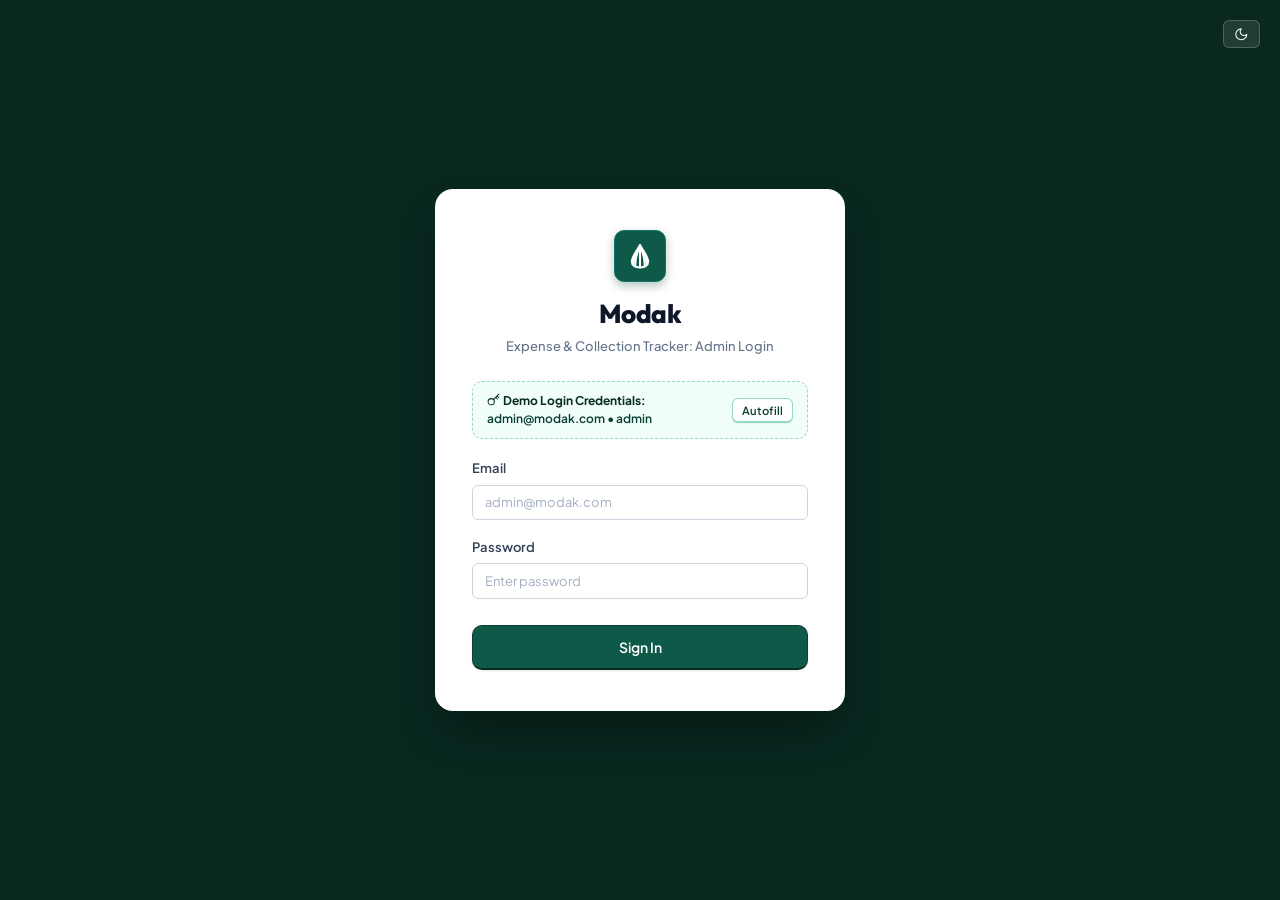
==== index.html @ f36a945d "fix(deploy): fix MIME type error by preserving static asset paths and dynamic subpath base" ====
<!DOCTYPE html>
<html lang="en">
<head>
    <meta charset="UTF-8">
    <meta name="viewport" content="width=device-width, initial-scale=1.0">
    <title>Modak: Expense & Collection Tracker</title>
    <meta name="description" content="Track donations, individual contributions, expenses, and daily event timetables with Modak.">
    <meta name="robots" content="noindex, nofollow">
    <script>
        // Auto-detect base path for root domains, GitHub Pages subpaths, or custom hosts
        (function() {
            if (window.location.protocol !== 'file:') {
                const routes = ['dashboard', 'buildings', 'individuals', 'expenses', 'timetable', 'public', 'login'];
                const parts = window.location.pathname.split('/').filter(Boolean);
                const idx = parts.findIndex(p => routes.includes(p.toLowerCase()) || p.toLowerCase() === 'index.html');
                let baseHref = '/';
                if (idx > 0) {
                    baseHref = '/' + parts.slice(0, idx).join('/') + '/';
                } else if (parts.length === 1 && !routes.includes(parts[0].toLowerCase()) && parts[0].toLowerCase() !== 'index.html') {
                    baseHref = '/' + parts[0] + '/';
                }
                const base = document.createElement('base');
                base.href = baseHref;
                document.head.appendChild(base);
            }
            // FOUC Prevention: apply saved theme immediately
            try {
                const saved = localStorage.getItem('modak_theme');
                const isDark = saved ? saved === 'dark' : (window.matchMedia && window.matchMedia('(prefers-color-scheme: dark)').matches);
                document.documentElement.setAttribute('data-theme', isDark ? 'dark' : 'light');
            } catch (e) {}
        })();
    </script>
    <link rel="icon" type="image/svg+xml" href="favicon.svg">
    <link rel="stylesheet" href="css/styles.css">
</head>
<body>

    <!-- LOGIN SCREEN -->
    <div id="login-screen" class="login-screen">
        <button type="button" class="btn-theme-toggle login-theme-toggle" id="btn-theme-toggle-login" title="Toggle theme" aria-label="Toggle theme"></button>
        <div class="login-card">
            <div class="login-logo">
                <div class="logo-icon" title="Click for a Modak blessing!"><span class="ui-icon ui-icon-brand" aria-hidden="true"><svg viewBox="0 0 24 24" fill="none" stroke="currentColor" stroke-width="1.8" stroke-linecap="round" stroke-linejoin="round"><path d="M12 2.5 C12 2.5 10.5 5.2 8.8 8 C6.8 11.2 5 14.2 5 17 C5 20 8 21.8 12 21.8 C16 21.8 19 20 19 17 C19 14.2 17.2 11.2 15.2 8 C13.5 5.2 12 2.5 12 2.5 Z"/><path d="M12 3.5 V21.8"/><path d="M12 4.2 C10 8 7.5 12.5 8 21.2"/><path d="M12 4.2 C14 8 16.5 12.5 16 21.2"/><path d="M9.8 7.5 C7.8 11 6 14.8 6.5 19.2"/><path d="M14.2 7.5 C16.2 11 18 14.8 17.5 19.2"/></svg></span></div>
                <h1>Modak</h1>
                <p>Expense & Collection Tracker: Admin Login</p>
            </div>
            <div class="demo-creds-banner" style="background: var(--primary-50); border: 1.5px dashed var(--primary-300); border-radius: var(--radius-md); padding: 0.65rem 0.875rem; margin-bottom: 1.25rem; font-size: 0.75rem; color: var(--primary-900); display: flex; justify-content: space-between; align-items: center;">
                <div>
                    <div><span class="ui-icon" aria-hidden="true"><svg viewBox="0 0 24 24" fill="none" stroke="currentColor" stroke-width="1.8" stroke-linecap="round" stroke-linejoin="round"><circle cx="7.5" cy="15.5" r="5.5"/><path d="m21 2-9.6 9.6M15.5 7.5l3 3M18 5l3 3"/></svg></span> <strong>Demo Login Credentials:</strong></div>
                    <span style="font-size: 0.75rem; color: var(--primary-800); font-weight: 600;">admin@modak.com &bull; admin</span>
                </div>
                <button type="button" id="btn-autofill-demo" class="btn btn-secondary btn-sm" style="padding: 0.25rem 0.6rem; font-size: 0.7rem; background: white; border-color: var(--primary-300); color: var(--primary-800);">Autofill</button>
            </div>
            <form id="login-form" class="login-form">
                <div id="login-error" class="login-error"></div>
                <div class="form-group">
                    <label for="login-email">Email</label>
                    <input type="email" id="login-email" placeholder="admin@modak.com" required autocomplete="email">
                </div>
                <div class="form-group">
                    <label for="login-password">Password</label>
                    <input type="password" id="login-password" placeholder="Enter password" required autocomplete="current-password">
                </div>
                <button type="submit" id="login-btn" class="btn-login">Sign In</button>
            </form>
        </div>
    </div>

    <!-- PUBLIC PORTAL SCREEN (Strict Read-Only for Residents) -->
    <div id="public-portal-screen" class="public-portal-screen hidden">
        <!-- Dynamically rendered by js/public-portal.js -->
    </div>

    <!-- MAIN APP LAYOUT -->
    <div id="app-layout" class="app-layout hidden">
        <div id="sidebar-overlay" class="sidebar-overlay"></div>

        <!-- Sidebar -->
        <aside id="sidebar" class="sidebar">
            <div class="sidebar-header">
                <div class="logo-icon" title="Click for a Modak blessing!"><span class="ui-icon ui-icon-brand" aria-hidden="true"><svg viewBox="0 0 24 24" fill="none" stroke="currentColor" stroke-width="1.8" stroke-linecap="round" stroke-linejoin="round"><path d="M12 2.5 C12 2.5 10.5 5.2 8.8 8 C6.8 11.2 5 14.2 5 17 C5 20 8 21.8 12 21.8 C16 21.8 19 20 19 17 C19 14.2 17.2 11.2 15.2 8 C13.5 5.2 12 2.5 12 2.5 Z"/><path d="M12 3.5 V21.8"/><path d="M12 4.2 C10 8 7.5 12.5 8 21.2"/><path d="M12 4.2 C14 8 16.5 12.5 16 21.2"/><path d="M9.8 7.5 C7.8 11 6 14.8 6.5 19.2"/><path d="M14.2 7.5 C16.2 11 18 14.8 17.5 19.2"/></svg></span></div>
                <div class="logo-text">
                    Modak
                    <span>Expense Tracker</span>
                </div>
            </div>

            <nav class="sidebar-nav">
                <div class="nav-section-label">Main</div>
                <a class="nav-item active" href="/dashboard" title="Dashboard">
                    <span class="nav-icon"><span class="ui-icon" aria-hidden="true"><svg viewBox="0 0 24 24" fill="none" stroke="currentColor" stroke-width="1.8" stroke-linecap="round" stroke-linejoin="round"><rect width="18" height="18" x="3" y="3" rx="2.5"/><path d="M8 17v-4M12 17v-7M16 17v-3"/></svg></span></span>
                    <span class="nav-text">Dashboard</span>
                </a>

                <a class="nav-item" href="/buildings" title="Buildings">
                    <span class="nav-icon"><span class="ui-icon" aria-hidden="true"><svg viewBox="0 0 24 24" fill="none" stroke="currentColor" stroke-width="1.8" stroke-linecap="round" stroke-linejoin="round"><path d="M4 21V5a2 2 0 0 1 2-2h12a2 2 0 0 1 2 2v16M4 21h16M9 7h1M14 7h1M9 11h1M14 11h1M9 15h1M14 15h1M11 21v-3h2v3"/></svg></span></span>
                    <span class="nav-text">Buildings</span>
                    <span class="nav-badge">9</span>
                </a>

                <div class="nav-section-label">Modules</div>
                <a class="nav-item" href="/individuals" title="Individuals">
                    <span class="nav-icon"><span class="ui-icon" aria-hidden="true"><svg viewBox="0 0 24 24" fill="none" stroke="currentColor" stroke-width="1.8" stroke-linecap="round" stroke-linejoin="round"><path d="M19 21v-2a4 4 0 0 0-4-4H9a4 4 0 0 0-4 4v2"/><circle cx="12" cy="7" r="4"/></svg></span></span>
                    <span class="nav-text">Individuals</span>
                </a>
                <a class="nav-item" href="/expenses" title="Expenses">
                    <span class="nav-icon"><span class="ui-icon" aria-hidden="true"><svg viewBox="0 0 24 24" fill="none" stroke="currentColor" stroke-width="1.8" stroke-linecap="round" stroke-linejoin="round"><path d="M4 2v20l2-1 2 1 2-1 2 1 2-1 2 1 2-1 2 1V2l-2 1-2-1-2 1-2-1-2 1-2-1-2 1Z"/><path d="M8 7h8M8 11h8M8 15h5"/></svg></span></span>
                    <span class="nav-text">Expenses</span>
                </a>
                <a class="nav-item" href="/timetable" title="Daily Timetable">
                    <span class="nav-icon"><span class="ui-icon" aria-hidden="true"><svg viewBox="0 0 24 24" fill="none" stroke="currentColor" stroke-width="1.8" stroke-linecap="round" stroke-linejoin="round"><rect width="18" height="18" x="3" y="4" rx="2"/><path d="M16 2v4M8 2v4M3 10h18M8 14h.01M12 14h.01M16 14h.01M8 17.5h.01M12 17.5h.01M16 17.5h.01"/></svg></span></span>
                    <span class="nav-text">Daily Timetable</span>
                </a>
            </nav>

            <div class="sidebar-footer">
                <button class="nav-item btn-logout" id="btn-logout" title="Sign Out">
                    <span class="nav-icon"><span class="ui-icon" aria-hidden="true"><svg viewBox="0 0 24 24" fill="none" stroke="currentColor" stroke-width="1.8" stroke-linecap="round" stroke-linejoin="round"><path d="M9 21H5a2 2 0 0 1-2-2V5a2 2 0 0 1 2-2h4M16 17l5-5-5-5M21 12H9"/></svg></span></span>
                    <span class="nav-text">Sign Out</span>
                </button>
            </div>
        </aside>

        <!-- Top Bar -->
        <header class="topbar">
            <div class="topbar-left">
                <button id="mobile-menu-btn" class="mobile-menu-btn" aria-label="Toggle menu"><span class="ui-icon" aria-hidden="true"><svg viewBox="0 0 24 24" fill="none" stroke="currentColor" stroke-width="2" stroke-linecap="round"><path d="M4 6h16M4 12h16M4 18h16"/></svg></span></button>
                <div class="year-selector">
                    <label for="year-select">Year</label>
                    <select id="year-select">
                        <option value="2026" selected>2026</option>
                    </select>
                    <button class="add-year-btn" id="add-year-btn" title="Add a new year">+ Year</button>
                </div>
            </div>

            <div class="topbar-center">
                <div class="search-wrapper">
                    <span class="search-icon"><span class="ui-icon" aria-hidden="true"><svg viewBox="0 0 24 24" fill="none" stroke="currentColor" stroke-width="1.8" stroke-linecap="round" stroke-linejoin="round"><circle cx="11" cy="11" r="7"/><path d="m21 21-4.35-4.35"/></svg></span></span>
                    <input type="text" id="global-search" class="search-input" placeholder="Search owners, buildings..." aria-label="Search owners and buildings">
                    <div id="search-results" class="search-results"></div>
                </div>
            </div>

            <div class="topbar-right">
                <button class="btn btn-secondary btn-sm" id="btn-theme-toggle-topbar" title="Toggle theme" aria-label="Toggle theme"></button>
                <button class="btn btn-secondary btn-sm" id="btn-qr-flyer" title="Generate printable society QR flyer"><span class="ui-icon" aria-hidden="true"><svg viewBox="0 0 24 24" fill="none" stroke="currentColor" stroke-width="1.8" stroke-linecap="round" stroke-linejoin="round"><rect width="6" height="6" x="3" y="3" rx="1"/><rect width="6" height="6" x="15" y="3" rx="1"/><rect width="6" height="6" x="3" y="15" rx="1"/><path d="M15 15h2v2h-2zM19 19h2v2h-2zM15 19h2v2h-2zM19 15h2v2h-2z"/></svg></span> QR Flyer</button>
                <button class="btn btn-secondary btn-sm" id="btn-import"><span class="ui-icon" aria-hidden="true"><svg viewBox="0 0 24 24" fill="none" stroke="currentColor" stroke-width="1.8" stroke-linecap="round" stroke-linejoin="round"><path d="M21 15v4a2 2 0 0 1-2 2H5a2 2 0 0 1-2-2v-4M7 10l5 5 5-5M12 15V3"/></svg></span> Import</button>
                <button class="btn btn-secondary btn-sm" id="btn-export"><span class="ui-icon" aria-hidden="true"><svg viewBox="0 0 24 24" fill="none" stroke="currentColor" stroke-width="1.8" stroke-linecap="round" stroke-linejoin="round"><path d="M21 15v4a2 2 0 0 1-2 2H5a2 2 0 0 1-2-2v-4M17 8l-5-5-5 5M12 3v12"/></svg></span> Export</button>
            </div>
        </header>

        <!-- Main Content -->
        <main id="main-content" class="main-content">
            <div class="loading-spinner"><div class="spinner-ring"></div></div>
        </main>
    </div>

    <!-- EDIT FLAT MODAL -->
    <div id="edit-modal-overlay" class="modal-overlay">
        <div class="modal">
            <div class="modal-header">
                <h2 id="edit-modal-title">Edit Flat</h2>
                <button class="modal-close" id="edit-modal-close" aria-label="Close modal"><span class="ui-icon" aria-hidden="true"><svg viewBox="0 0 24 24" fill="none" stroke="currentColor" stroke-width="2" stroke-linecap="round" stroke-linejoin="round"><path d="M18 6 6 18M6 6l12 12"/></svg></span></button>
            </div>
            <div class="modal-body">
                <div class="form-group">
                    <label for="edit-owner-name">Owner Name</label>
                    <input type="text" id="edit-owner-name" placeholder="Enter owner's name">
                </div>
                <div class="form-group">
                    <label>Donation Given</label>
                    <div class="radio-group">
                        <label class="radio-label"><input type="radio" name="edit-donated" id="edit-donated-yes" value="yes"> Yes</label>
                        <label class="radio-label"><input type="radio" name="edit-donated" id="edit-donated-no" value="no" checked> No</label>
                    </div>
                </div>
                <div class="form-group">
                    <label for="edit-amount">Amount (₹)</label>
                    <input type="number" id="edit-amount" placeholder="0" min="0" disabled>
                </div>
                <div class="form-group">
                    <label for="edit-transaction-type">Type of Transaction</label>
                    <select id="edit-transaction-type" disabled>
                        <option value="">Select type</option>
                        <option value="Cash">Cash</option>
                        <option value="UPI">UPI</option>
                        <option value="Bank Transfer">Bank Transfer</option>
                        <option value="Cheque">Cheque</option>
                        <option value="Other">Other</option>
                    </select>
                </div>
                <div class="form-group">
                    <label for="edit-date-given">Date</label>
                    <input type="date" id="edit-date-given" disabled>
                </div>
            </div>
            <div class="modal-footer">
                <button class="btn btn-secondary" id="edit-cancel-btn">Cancel</button>
                <button class="btn btn-primary" id="edit-save-btn">Save Changes</button>
            </div>
        </div>
    </div>

    <!-- INDIVIDUAL MODAL -->
    <div id="individual-modal-overlay" class="modal-overlay">
        <div class="modal">
            <div class="modal-header">
                <h2 id="ind-modal-title">Add Individual Donor</h2>
                <button class="modal-close" id="ind-modal-close" aria-label="Close modal"><span class="ui-icon" aria-hidden="true"><svg viewBox="0 0 24 24" fill="none" stroke="currentColor" stroke-width="2" stroke-linecap="round" stroke-linejoin="round"><path d="M18 6 6 18M6 6l12 12"/></svg></span></button>
            </div>
            <div class="modal-body">
                <div class="form-group">
                    <label for="ind-name">Donor Name</label>
                    <input type="text" id="ind-name" placeholder="e.g. Ramesh Shah">
                </div>
                <div class="form-group">
                    <label for="ind-amount">Amount (₹)</label>
                    <input type="number" id="ind-amount" placeholder="0" min="0">
                </div>
                <div class="form-group">
                    <label for="ind-transaction-type">Payment Type</label>
                    <select id="ind-transaction-type">
                        <option value="Cash">Cash</option>
                        <option value="UPI">UPI</option>
                        <option value="Bank Transfer">Bank Transfer</option>
                        <option value="Cheque">Cheque</option>
                        <option value="Other">Other</option>
                    </select>
                </div>
                <div class="form-group">
                    <label for="ind-date-given">Date Given</label>
                    <input type="date" id="ind-date-given">
                </div>
                <div class="form-group">
                    <label for="ind-notes">Notes / Purpose</label>
                    <input type="text" id="ind-notes" placeholder="Optional notes">
                </div>
            </div>
            <div class="modal-footer">
                <button class="btn btn-secondary" id="ind-cancel-btn">Cancel</button>
                <button class="btn btn-primary" id="ind-save-btn">Save</button>
            </div>
        </div>
    </div>

    <!-- EXPENSE MODAL -->
    <div id="expense-modal-overlay" class="modal-overlay">
        <div class="modal">
            <div class="modal-header">
                <h2 id="exp-modal-title">Log New Expense</h2>
                <button class="modal-close" id="exp-modal-close" aria-label="Close modal"><span class="ui-icon" aria-hidden="true"><svg viewBox="0 0 24 24" fill="none" stroke="currentColor" stroke-width="2" stroke-linecap="round" stroke-linejoin="round"><path d="M18 6 6 18M6 6l12 12"/></svg></span></button>
            </div>
            <div class="modal-body">
                <div class="form-group">
                    <label for="exp-given-to">Money Given To (Recipient)</label>
                    <input type="text" id="exp-given-to" placeholder="e.g. Electrician / Vendor Name">
                </div>
                <div class="form-group">
                    <label for="exp-spent-on">Spent On (Purpose / Category)</label>
                    <input type="text" id="exp-spent-on" placeholder="e.g. Lighting, Sound System, Catering">
                </div>
                <div class="form-group">
                    <label for="exp-amount">Amount Spent (₹)</label>
                    <input type="number" id="exp-amount" placeholder="0" min="0">
                </div>
                <div class="form-group">
                    <label for="exp-transaction-type">Payment Mode</label>
                    <select id="exp-transaction-type">
                        <option value="Cash">Cash</option>
                        <option value="UPI">UPI</option>
                        <option value="Bank Transfer">Bank Transfer</option>
                        <option value="Cheque">Cheque</option>
                        <option value="Other">Other</option>
                    </select>
                </div>
                <div class="form-group">
                    <label for="exp-date-spent">Date Spent</label>
                    <input type="date" id="exp-date-spent">
                </div>
            </div>
            <div class="modal-footer">
                <button class="btn btn-secondary" id="exp-cancel-btn">Cancel</button>
                <button class="btn btn-primary" id="exp-save-btn">Save Expense</button>
            </div>
        </div>
    </div>

    <!-- TIMETABLE MODAL -->
    <div id="timetable-modal-overlay" class="modal-overlay">
        <div class="modal">
            <div class="modal-header">
                <h2>Upload Daily Timetable</h2>
                <button class="modal-close" id="tt-modal-close" aria-label="Close modal"><span class="ui-icon" aria-hidden="true"><svg viewBox="0 0 24 24" fill="none" stroke="currentColor" stroke-width="2" stroke-linecap="round" stroke-linejoin="round"><path d="M18 6 6 18M6 6l12 12"/></svg></span></button>
            </div>
            <div class="modal-body">
                <div class="form-group">
                    <label for="tt-title">Event Title</label>
                    <input type="text" id="tt-title" placeholder="e.g. Day 1 Event Schedule">
                </div>
                <div class="form-group">
                    <label for="tt-date">Event Date</label>
                    <input type="date" id="tt-date">
                </div>
                <div class="form-group">
                    <label for="tt-file-input">Select Image (PNG/JPEG)</label>
                    <input type="file" id="tt-file-input" accept="image/png, image/jpeg">
                </div>
                <div id="tt-preview" style="display: none; margin-top: 1rem; text-align: center;">
                    <img id="tt-preview-img" style="max-width: 100%; max-height: 200px; border-radius: var(--radius-md); border: 1px solid var(--slate-200);">
                </div>
            </div>
            <div class="modal-footer">
                <button class="btn btn-secondary" id="tt-cancel-btn">Cancel</button>
                <button class="btn btn-primary" id="tt-save-btn">Upload</button>
            </div>
        </div>
    </div>

    <!-- FULL IMAGE PREVIEW MODAL -->
    <div id="image-modal-overlay" class="modal-overlay">
        <div class="modal" style="max-width: 800px; background: transparent; box-shadow: none;">
            <div style="position: relative; text-align: center;">
                <button class="modal-close" id="img-modal-close" aria-label="Close image preview"><span class="ui-icon" aria-hidden="true"><svg viewBox="0 0 24 24" fill="none" stroke="currentColor" stroke-width="2" stroke-linecap="round" stroke-linejoin="round"><path d="M18 6 6 18M6 6l12 12"/></svg></span></button>
                <img id="img-modal-src" style="max-width: 100%; max-height: 85vh; border-radius: var(--radius-lg); box-shadow: var(--shadow-xl); border: 2px solid white; object-fit: contain;">
                <div id="img-modal-title" style="color: white; margin-top: 0.75rem; font-weight: 600; font-size: 1.1rem; text-shadow: 0 2px 4px rgba(0,0,0,0.8);"></div>
            </div>
        </div>
    </div>

    <!-- CONFIRMATION MODAL -->
    <div id="confirm-modal-overlay" class="modal-overlay">
        <div class="modal" style="max-width: 420px; border-radius: var(--radius-xl);">
            <div class="modal-header" style="border-bottom: 1px solid var(--slate-100); padding-bottom: 1rem;">
                <h2 style="display: flex; align-items: center; gap: 0.5rem; color: var(--error);" id="confirm-modal-title">
                    <span style="background: var(--error-light); padding: 0.375rem; border-radius: var(--radius-md);"><span class="ui-icon" aria-hidden="true"><svg viewBox="0 0 24 24" fill="none" stroke="currentColor" stroke-width="1.8" stroke-linecap="round" stroke-linejoin="round"><path d="m21.73 18-8-14a2 2 0 0 0-3.48 0l-8 14A2 2 0 0 0 4 21h16a2 2 0 0 0 1.73-3Z"/><path d="M12 9v4M12 17h.01"/></svg></span></span>
                    Confirm Action
                </h2>
                <button class="modal-close" id="confirm-modal-close" aria-label="Close modal"><span class="ui-icon" aria-hidden="true"><svg viewBox="0 0 24 24" fill="none" stroke="currentColor" stroke-width="2" stroke-linecap="round" stroke-linejoin="round"><path d="M18 6 6 18M6 6l12 12"/></svg></span></button>
            </div>
            <div class="modal-body" style="padding-top: 1.25rem;">
                <p id="confirm-modal-message" style="font-size: 0.9375rem; color: var(--slate-700); line-height: 1.5;"></p>
            </div>
            <div class="modal-footer" style="background: var(--slate-50); border-top: 1px solid var(--slate-100); border-radius: 0 0 var(--radius-xl) var(--radius-xl);">
                <button class="btn btn-secondary" id="confirm-cancel-btn">Cancel</button>
                <button class="btn btn-danger" id="confirm-ok-btn">Confirm</button>
            </div>
        </div>
    </div>

    <!-- ADD YEAR MODAL -->
    <div id="year-modal-overlay" class="modal-overlay">
        <div class="modal" style="max-width: 420px; border-radius: var(--radius-xl);">
            <div class="modal-header" style="border-bottom: 1px solid var(--slate-100); padding-bottom: 1rem;">
                <h2 style="display: flex; align-items: center; gap: 0.5rem; color: var(--primary-800);">
                    <span style="background: var(--primary-50); padding: 0.375rem; border-radius: var(--radius-md);"><span class="ui-icon" aria-hidden="true"><svg viewBox="0 0 24 24" fill="none" stroke="currentColor" stroke-width="1.8" stroke-linecap="round" stroke-linejoin="round"><rect width="18" height="18" x="3" y="4" rx="2"/><path d="M16 2v4M8 2v4M3 10h18M8 14h.01M12 14h.01M16 14h.01M8 17.5h.01M12 17.5h.01M16 17.5h.01"/></svg></span></span>
                    Add New Year
                </h2>
                <button class="modal-close" id="year-modal-close" aria-label="Close modal"><span class="ui-icon" aria-hidden="true"><svg viewBox="0 0 24 24" fill="none" stroke="currentColor" stroke-width="2" stroke-linecap="round" stroke-linejoin="round"><path d="M18 6 6 18M6 6l12 12"/></svg></span></button>
            </div>
            <div class="modal-body" style="padding-top: 1.25rem;">
                <div class="form-group">
                    <label for="year-input" style="font-weight: 600; color: var(--slate-700);">Enter Year</label>
                    <input type="number" id="year-input" placeholder="e.g. 2027" min="2020" max="2100" style="padding: 0.75rem; font-size: 1rem; border-color: var(--slate-300);">
                    <small class="text-muted" style="display: block; margin-top: 0.375rem;">Create an independent tracking dataset for this year.</small>
                </div>
            </div>
            <div class="modal-footer" style="background: var(--slate-50); border-top: 1px solid var(--slate-100); border-radius: 0 0 var(--radius-xl) var(--radius-xl);">
                <button class="btn btn-secondary" id="year-cancel-btn">Cancel</button>
                <button class="btn btn-primary" id="year-save-btn" style="background: linear-gradient(135deg, var(--primary-600), var(--primary-700));">+ Add Year</button>
            </div>
        </div>
    </div>

    <!-- IMPORT MODAL -->
    <div id="import-modal-overlay" class="modal-overlay">
        <div class="modal" style="max-width: 620px; border-radius: var(--radius-xl);">
            <div class="modal-header" style="border-bottom: 1px solid var(--slate-100); padding-bottom: 1rem;">
                <h2 style="display: flex; align-items: center; gap: 0.5rem; color: var(--primary-800);">
                    <span style="background: var(--primary-50); padding: 0.375rem; border-radius: var(--radius-md);"><span class="ui-icon" aria-hidden="true"><svg viewBox="0 0 24 24" fill="none" stroke="currentColor" stroke-width="1.8" stroke-linecap="round" stroke-linejoin="round"><path d="M21 15v4a2 2 0 0 1-2 2H5a2 2 0 0 1-2-2v-4M7 10l5 5 5-5M12 15V3"/></svg></span></span>
                    Import Collection Data
                </h2>
                <button class="modal-close" id="import-modal-close" aria-label="Close modal"><span class="ui-icon" aria-hidden="true"><svg viewBox="0 0 24 24" fill="none" stroke="currentColor" stroke-width="2" stroke-linecap="round" stroke-linejoin="round"><path d="M18 6 6 18M6 6l12 12"/></svg></span></button>
            </div>
            <div class="modal-body" style="padding-top: 1.25rem;">
                <!-- Clean Cohesive Tabs -->
                <div class="import-tabs" style="border-bottom: 2px solid var(--slate-100); margin-bottom: 1.25rem;">
                    <button class="import-tab active" data-tab="import-tab-sheets">Google Sheets</button>
                    <button class="import-tab" data-tab="import-tab-excel">Excel File Upload</button>
                </div>

                <!-- Google Sheets Tab -->
                <div id="import-tab-sheets" class="import-tab-content active">
                    <div class="form-group">
                        <label for="import-sheets-url" style="font-weight: 600; color: var(--slate-700);">Google Sheet Shareable Link</label>
                        <input type="url" id="import-sheets-url" placeholder="https://docs.google.com/spreadsheets/d/your-sheet-id/edit..." style="padding: 0.75rem; font-size: 0.875rem;">
                        <small class="text-muted" style="display: block; margin-top: 0.375rem;">
                            Ensure access is set to <strong>"Anyone with the link can view"</strong>
                        </small>
                    </div>
                    <button class="btn btn-primary" id="import-sheets-btn" style="width: 100%; justify-content: center; padding: 0.75rem; font-size: 0.9375rem; background: linear-gradient(135deg, var(--primary-600), var(--primary-700)); margin-top: 0.5rem;">
                        Import from Google Sheets
                    </button>
                </div>

                <!-- Excel Tab -->
                <div id="import-tab-excel" class="import-tab-content">
                    <div id="import-file-dropzone" class="file-dropzone" style="border: 2px dashed var(--primary-300); background: var(--primary-50); padding: 2rem;">
                        <div class="dropzone-icon" style="font-size: 2.25rem; color: var(--primary-600);"><span class="ui-icon ui-icon-xl" aria-hidden="true"><svg viewBox="0 0 24 24" fill="none" stroke="currentColor" stroke-width="1.8" stroke-linecap="round" stroke-linejoin="round"><path d="M21 15v4a2 2 0 0 1-2 2H5a2 2 0 0 1-2-2v-4M17 8l-5-5-5 5M12 3v12"/></svg></span></div>
                        <div class="dropzone-text" style="color: var(--primary-900); font-weight: 600;">Click to upload or drag & drop</div>
                        <div class="dropzone-hint" style="color: var(--primary-700);">Supports .xlsx, .xls, and .csv files</div>
                    </div>
                    <input type="file" id="import-file-input" accept=".xlsx,.xls,.csv" style="display: none;">
                </div>

                <!-- Expected Format & Downloadable Template Section -->
                <div style="margin-top: 1.5rem; background: var(--slate-50); border: 1px solid var(--slate-200); border-radius: var(--radius-lg); padding: 1rem;">
                    <div style="display: flex; align-items: center; justify-content: space-between; margin-bottom: 0.75rem;">
                        <h4 style="font-size: 0.875rem; font-weight: 700; color: var(--slate-800); display: flex; align-items: center; gap: 0.375rem;">
                            Expected Sheet Format & Template
                        </h4>
                        <button id="btn-download-template" class="btn btn-secondary btn-sm" style="font-size: 0.75rem; background: white; border-color: var(--primary-300); color: var(--primary-700);">
                            Download Sample Template (.xlsx)
                        </button>
                    </div>
                    <div style="overflow-x: auto;">
                        <table style="width: 100%; border-collapse: collapse; font-size: 0.75rem; background: white; border: 1px solid var(--slate-200); border-radius: var(--radius-sm);">
                            <thead style="background: var(--primary-50); color: var(--primary-800);">
                                <tr>
                                    <th style="padding: 0.4rem 0.6rem; text-align: left; border: 1px solid var(--slate-200);">Building</th>
                                    <th style="padding: 0.4rem 0.6rem; text-align: left; border: 1px solid var(--slate-200);">Flat</th>
                                    <th style="padding: 0.4rem 0.6rem; text-align: left; border: 1px solid var(--slate-200);">Owner Name</th>
                                    <th style="padding: 0.4rem 0.6rem; text-align: left; border: 1px solid var(--slate-200);">Donated</th>
                                    <th style="padding: 0.4rem 0.6rem; text-align: left; border: 1px solid var(--slate-200);">Amount</th>
                                    <th style="padding: 0.4rem 0.6rem; text-align: left; border: 1px solid var(--slate-200);">Transaction Type</th>
                                    <th style="padding: 0.4rem 0.6rem; text-align: left; border: 1px solid var(--slate-200);">Date Given</th>
                                </tr>
                            </thead>
                            <tbody>
                                <tr>
                                    <td style="padding: 0.4rem 0.6rem; border: 1px solid var(--slate-200);">Mayflower</td>
                                    <td style="padding: 0.4rem 0.6rem; border: 1px solid var(--slate-200);">Flat 01</td>
                                    <td style="padding: 0.4rem 0.6rem; border: 1px solid var(--slate-200);">Rajesh Kumar</td>
                                    <td style="padding: 0.4rem 0.6rem; border: 1px solid var(--slate-200);">Yes</td>
                                    <td style="padding: 0.4rem 0.6rem; border: 1px solid var(--slate-200);">5000</td>
                                    <td style="padding: 0.4rem 0.6rem; border: 1px solid var(--slate-200);">UPI</td>
                                    <td style="padding: 0.4rem 0.6rem; border: 1px solid var(--slate-200);">2026-03-15</td>
                                </tr>
                                <tr>
                                    <td style="padding: 0.4rem 0.6rem; border: 1px solid var(--slate-200);">Pink Rose</td>
                                    <td style="padding: 0.4rem 0.6rem; border: 1px solid var(--slate-200);">Flat 02</td>
                                    <td style="padding: 0.4rem 0.6rem; border: 1px solid var(--slate-200);">Priya Sharma</td>
                                    <td style="padding: 0.4rem 0.6rem; border: 1px solid var(--slate-200);">No</td>
                                    <td style="padding: 0.4rem 0.6rem; border: 1px solid var(--slate-200);">0</td>
                                    <td style="padding: 0.4rem 0.6rem; border: 1px solid var(--slate-200);">-</td>
                                    <td style="padding: 0.4rem 0.6rem; border: 1px solid var(--slate-200);">-</td>
                                </tr>
                            </tbody>
                        </table>
                    </div>
                </div>

                <!-- Import Result Toast/Message Container -->
                <div id="import-result" class="import-result"></div>
            </div>
        </div>
    </div>

    <!-- QR FLYER MODAL -->
    <div id="qr-flyer-modal-overlay" class="modal-overlay">
        <div class="modal qr-modal">
            <div class="modal-header">
                <h2><span class="ui-icon" aria-hidden="true"><svg viewBox="0 0 24 24" fill="none" stroke="currentColor" stroke-width="1.8" stroke-linecap="round" stroke-linejoin="round"><rect width="6" height="6" x="3" y="3" rx="1"/><rect width="6" height="6" x="15" y="3" rx="1"/><rect width="6" height="6" x="3" y="15" rx="1"/><path d="M15 15h2v2h-2zM19 19h2v2h-2zM15 19h2v2h-2zM19 15h2v2h-2z"/></svg></span> Society QR Flyer</h2>
                <button class="modal-close" id="qr-flyer-modal-close" aria-label="Close modal"><span class="ui-icon" aria-hidden="true"><svg viewBox="0 0 24 24" fill="none" stroke="currentColor" stroke-width="2" stroke-linecap="round" stroke-linejoin="round"><path d="M18 6 6 18M6 6l12 12"/></svg></span></button>
            </div>
            <div class="modal-body">
                <div id="qr-flyer-printable" class="qr-flyer-card">
                    <div class="qr-flyer-badge"><span class="ui-icon" aria-hidden="true"><svg viewBox="0 0 24 24" fill="none" stroke="currentColor" stroke-width="1.8" stroke-linecap="round" stroke-linejoin="round"><path d="M12 2.5 C12 2.5 10.5 5.2 8.8 8 C6.8 11.2 5 14.2 5 17 C5 20 8 21.8 12 21.8 C16 21.8 19 20 19 17 C19 14.2 17.2 11.2 15.2 8 C13.5 5.2 12 2.5 12 2.5 Z"/><path d="M12 3.5 V21.8"/><path d="M12 4.2 C10 8 7.5 12.5 8 21.2"/><path d="M12 4.2 C14 8 16.5 12.5 16 21.2"/><path d="M9.8 7.5 C7.8 11 6 14.8 6.5 19.2"/><path d="M14.2 7.5 C16.2 11 18 14.8 17.5 19.2"/></svg></span> Modak Society Tracker</div>
                    <h3 class="qr-flyer-title">Scan to View Confirmed Contributions</h3>
                    <p class="qr-flyer-subtitle">Garden Estate • Festival & Society Collection</p>
                    <div class="qr-code-wrapper">
                        <img id="qr-flyer-img" src="" alt="Modak Public Portal QR Code" class="qr-image" />
                    </div>
                    <div class="qr-flyer-instructions">
                        <p><strong>1. Open your phone camera or QR scanner</strong></p>
                        <p><strong>2. Scan this code to view the live transparency list</strong></p>
                        <p class="qr-url-text" id="qr-flyer-url-display"></p>
                    </div>
                </div>
            </div>
            <div class="modal-footer">
                <button class="btn btn-secondary" id="qr-copy-link-btn"><span class="ui-icon" aria-hidden="true"><svg viewBox="0 0 24 24" fill="none" stroke="currentColor" stroke-width="1.8" stroke-linecap="round" stroke-linejoin="round"><rect width="14" height="14" x="8" y="8" rx="2" ry="2"/><path d="M4 16c-1.1 0-2-.9-2-2V4c0-1.1.9-2 2-2h10c1.1 0 2 .9 2 2"/></svg></span> Copy Link</button>
                <button class="btn btn-primary" id="qr-print-btn"><span class="ui-icon" aria-hidden="true"><svg viewBox="0 0 24 24" fill="none" stroke="currentColor" stroke-width="1.8" stroke-linecap="round" stroke-linejoin="round"><polyline points="6 9 6 2 18 2 18 9"/><path d="M6 18H4a2 2 0 0 1-2-2v-5a2 2 0 0 1 2-2h16a2 2 0 0 1 2 2v5a2 2 0 0 1-2 2h-2"/><rect width="12" height="8" x="6" y="14"/></svg></span> Print Flyer</button>
            </div>
        </div>
    </div>

    <!-- TOAST CONTAINER -->
    <div id="toast-container"></div>

    <!-- SCRIPTS -->
    <script src="https://cdn.jsdelivr.net/npm/@supabase/supabase-js@2"></script>
    <script src="https://cdn.sheetjs.com/xlsx-0.20.3/package/dist/xlsx.full.min.js"></script>
    <!-- Chart.js for interactive analytics charts -->
    <script src="https://cdn.jsdelivr.net/npm/chart.js"></script>
    <script type="module" src="js/app.js"></script>

</body>
</html>
---- css/styles.css ----
/* ==============================================
   MODAK EXPENSE & COLLECTION TRACKER
   Handcrafted Design System — Anti-AI-Slop Styling
   Pine & Stone Aesthetic with Tactile Depth
   ============================================== */

@import url('https://fonts.googleapis.com/css2?family=Outfit:wght@400;500;600;700;800&family=Plus+Jakarta+Sans:wght@400;500;600;700&display=swap');

:root {
    /* Typographic Families */
    --font-heading: 'Outfit', -apple-system, BlinkMacSystemFont, "Segoe UI", Roboto, sans-serif;
    --font-body: 'Plus Jakarta Sans', -apple-system, BlinkMacSystemFont, "Segoe UI", Roboto, sans-serif;

    /* Deep Forest Pine Palette (Intentional & Solid) */
    --pine-50: #f0fdf9;
    --pine-100: #e6f6f1;
    --pine-200: #c5ebdf;
    --pine-300: #93dac5;
    --pine-400: #42b798;
    --pine-500: #1b9b7e;
    --pine-600: #0f766e;
    --pine-700: #0f5948;
    --pine-800: #0a4034;
    --pine-900: #062b23;
    --pine-950: #031a15;

    /* Primary Aliases */
    --primary-50: var(--pine-50);
    --primary-100: var(--pine-100);
    --primary-200: var(--pine-200);
    --primary-300: var(--pine-300);
    --primary-400: var(--pine-400);
    --primary-500: var(--pine-500);
    --primary-600: var(--pine-600);
    --primary-700: var(--pine-700);
    --primary-800: var(--pine-800);
    --primary-900: var(--pine-900);

    /* Warm Honey / Gold Accents */
    --gold-50: #fffbeb;
    --gold-100: #fef3c7;
    --gold-200: #fde68a;
    --gold-500: #d97706;
    --gold-600: #b45309;
    --gold-700: #92400e;

    /* Slate & Paper Neutrals */
    --slate-25: #fcfdfd;
    --slate-50: #f8fafc;
    --slate-100: #f1f5f9;
    --slate-200: #e2e8f0;
    --slate-300: #cbd5e1;
    --slate-400: #94a3b8;
    --slate-500: #64748b;
    --slate-600: #475569;
    --slate-700: #334155;
    --slate-800: #1e293b;
    --slate-900: #0f172a;

    /* Semantic Status */
    --success: #15803d;
    --success-bg: #f0fdf4;
    --success-border: #bbf7d0;
    --warning: #b45309;
    --warning-bg: #fffbeb;
    --warning-border: #fde68a;
    --error: #b91c1c;
    --error-bg: #fef2f2;
    --error-border: #fecaca;
    --info: #1d4ed8;
    --info-bg: #eff6ff;
    --info-border: #bfdbfe;

    /* Structure Dimensions */
    --sidebar-width: 256px;
    --topbar-height: 62px;

    /* Radii */
    --radius-xs: 4px;
    --radius-sm: 6px;
    --radius-md: 10px;
    --radius-lg: 14px;
    --radius-xl: 18px;
    --radius-full: 9999px;

    /* Tactile Multi-layer Shadows */
    --shadow-xs: 0 1px 2px rgba(15, 23, 42, 0.05);
    --shadow-sm: 0 1px 3px rgba(15, 23, 42, 0.08), 0 1px 2px rgba(15, 23, 42, 0.04);
    --shadow-md: 0 4px 12px -2px rgba(15, 23, 42, 0.08), 0 2px 6px -1px rgba(15, 23, 42, 0.04);
    --shadow-lg: 0 12px 24px -4px rgba(15, 23, 42, 0.1), 0 4px 10px -2px rgba(15, 23, 42, 0.05);
    --shadow-xl: 0 20px 36px -6px rgba(15, 23, 42, 0.14), 0 8px 16px -4px rgba(15, 23, 42, 0.06);

    /* Animation Timing */
    --ease-out: cubic-bezier(0.16, 1, 0.3, 1);
    --transition-fast: 140ms ease-in-out;
    --transition-normal: 220ms var(--ease-out);
}

/* Reset & Global */
*, *::before, *::after {
    box-sizing: border-box;
    margin: 0;
    padding: 0;
}

html {
    font-size: 16px;
    -webkit-font-smoothing: antialiased;
    -moz-osx-font-smoothing: grayscale;
    scroll-behavior: smooth;
}

body {
    font-family: var(--font-body);
    background: var(--slate-50);
    color: var(--slate-800);
    line-height: 1.5;
    min-height: 100vh;
    overflow-x: hidden;
}

a {
    color: var(--pine-700);
    text-decoration: none;
    transition: color var(--transition-fast);
}
a:hover {
    color: var(--pine-900);
}

/* --error-light backward compatibility alias */
:root {
    --error-light: var(--error-bg);
}

/* ==============================================
   DARK MODE SYSTEM (Tactile Obsidian & Forest Pine)
   ============================================== */
[data-theme="dark"] {
    /* Rich, Deep Charcoal Pine Slate (Anti-AI-Slop comfortable contrast) */
    --slate-25: #0e1715;
    --slate-50: #0a1210;
    --slate-100: #121c1a;
    --slate-200: #1a2724;
    --slate-300: #263833;
    --slate-400: #5f7a72;
    --slate-500: #839d95;
    --slate-600: #a7bfb8;
    --slate-700: #cbded8;
    --slate-800: #e2edea;
    --slate-900: #f2f7f5;

    /* Elevated Pine / Gold for Dark Mode */
    --pine-50: #0d221b;
    --pine-100: #122e25;
    --pine-200: #193d32;
    --pine-300: #225143;
    --pine-400: #2d6b59;
    --pine-500: #3db194;
    --pine-600: #2fa184;
    --pine-700: #20876f;
    --pine-800: #18715c;
    --pine-900: #5eead4;

    --gold-50: #2a1c00;
    --gold-100: #422c00;
    --gold-500: #f59e0b;
    --gold-600: #fbbf24;

    /* Semantic Status */
    --success: #34d399;
    --success-bg: #06281e;
    --success-border: #0f543f;
    --warning: #fbbf24;
    --warning-bg: #2d1b00;
    --warning-border: #633c00;
    --error: #f87171;
    --error-bg: #2d0e0e;
    --error-border: #5e1c1c;
    --error-light: var(--error-bg);
    --info: #60a5fa;
    --info-bg: #092147;
    --info-border: #1e40af;

    color-scheme: dark;
}

[data-theme="dark"] body {
    background: #09100e;
    color: #cbded8;
}

[data-theme="dark"] .topbar {
    background: #0d1513;
    border-bottom-color: #1a2724;
}

[data-theme="dark"] .sidebar {
    background: #09100e;
    border-right-color: #1a2724;
}

[data-theme="dark"] .login-screen {
    background: #050d0a;
}

[data-theme="dark"] .login-card {
    background: #0e1715;
    border-color: #1a2724;
    box-shadow: 0 24px 48px -12px rgba(0, 0, 0, 0.7);
}

[data-theme="dark"] .kpi-card,
[data-theme="dark"] .building-card,
[data-theme="dark"] .summary-card,
[data-theme="dark"] .chart-section,
[data-theme="dark"] .modal,
[data-theme="dark"] .public-hero-card,
[data-theme="dark"] .contributor-card,
[data-theme="dark"] .public-tt-card,
[data-theme="dark"] .flats-table-wrapper,
[data-theme="dark"] .qr-flyer-card {
    background: #0e1715;
    border-color: #1a2724;
    border-bottom-color: #243631;
}

[data-theme="dark"] .public-portal-screen {
    background: #09100e;
}

[data-theme="dark"] .flats-table {
    background: #0e1715;
    border-color: #1a2724;
}

[data-theme="dark"] .flats-table th {
    background: #121c19;
    color: #e2edea;
    border-bottom-color: #1a2724;
}

[data-theme="dark"] .flats-table td {
    border-bottom-color: #15221e;
    color: #cbded8;
}

[data-theme="dark"] .flats-table tbody tr:hover {
    background: #131f1c;
}

[data-theme="dark"] .form-group input,
[data-theme="dark"] .form-group select,
[data-theme="dark"] .search-input,
[data-theme="dark"] .public-select {
    background: #0b1311;
    color: #e2edea;
    border-color: #243631;
}

[data-theme="dark"] .form-group input:focus,
[data-theme="dark"] .form-group select:focus,
[data-theme="dark"] .search-input:focus,
[data-theme="dark"] .public-select:focus {
    border-color: var(--pine-600);
    background: #0d1715;
}

[data-theme="dark"] .search-results {
    background: #0e1715;
    border-color: #243631;
    box-shadow: 0 12px 30px rgba(0, 0, 0, 0.6);
}

[data-theme="dark"] .search-result-item:hover {
    background: #14201d;
}

[data-theme="dark"] .search-no-results {
    color: #839d95;
}

[data-theme="dark"] .btn-secondary {
    background: #121c19;
    color: #cbded8;
    border-color: #243631;
}

[data-theme="dark"] .btn-secondary:hover {
    background: #182622;
    color: #f2f7f5;
    border-color: #314942;
}

[data-theme="dark"] .modal-footer {
    background: #0c1412;
    border-top-color: #1a2724;
}

[data-theme="dark"] .modal-header {
    border-bottom-color: #1a2724;
}

[data-theme="dark"] .modal-close {
    color: #839d95;
    border-color: #243631;
    background: #121c19;
}

[data-theme="dark"] .modal-close:hover {
    background: #1a2724;
    color: #f2f7f5;
}

[data-theme="dark"] .year-selector {
    background: #121c19;
    border-color: #1a2724;
}

[data-theme="dark"] .year-selector select {
    background-color: #0b1311;
    color: #e2edea;
    border-color: #243631;
    background-image: url("data:image/svg+xml,%3Csvg xmlns='http://www.w3.org/2000/svg' width='12' height='12' viewBox='0 0 24 24' fill='none' stroke='%23839d95' stroke-width='2.5' stroke-linecap='round' stroke-linejoin='round'%3E%3Cpolyline points='6 9 12 15 18 9'%3E%3C/polyline%3E%3C/svg%3E");
}

[data-theme="dark"] .verified-box {
    background: #0d1614;
    border-color: #1a2724;
    border-left-color: var(--success);
}

[data-theme="dark"] .empty-state {
    background: #0e1715;
    border-color: #1a2724;
}

[data-theme="dark"] .file-dropzone {
    background: #0a1814 !important;
    border-color: #1a3d32 !important;
}

[data-theme="dark"] .import-tabs {
    border-bottom-color: #1a2724 !important;
}

[data-theme="dark"] .import-tab {
    color: #839d95;
}

[data-theme="dark"] .import-tab.active {
    color: var(--pine-500);
    border-bottom-color: var(--pine-500);
}

[data-theme="dark"] .toast {
    background: #14201d;
    border-color: #243631;
    color: #f2f7f5;
    box-shadow: 0 10px 25px rgba(0, 0, 0, 0.6);
}

[data-theme="dark"] h1, 
[data-theme="dark"] h2, 
[data-theme="dark"] h3, 
[data-theme="dark"] h4,
[data-theme="dark"] .stat-value,
[data-theme="dark"] .summary-value {
    color: #f2f7f5;
}

[data-theme="dark"] .hero-amount {
    color: #5eead4;
}

[data-theme="dark"] .v-amount-highlight,
[data-theme="dark"] .flats-table .amount-cell {
    color: #34d399 !important;
}

[data-theme="dark"] .badge-success {
    background: #06281e;
    color: #34d399;
    border-color: #0f543f;
}

[data-theme="dark"] #btn-autofill-demo {
    background: #142420 !important;
    color: #5eead4 !important;
    border-color: #245548 !important;
}

[data-theme="dark"] .btn-edit {
    background: #121c19;
    color: #5eead4;
    border-color: #243631;
}

[data-theme="dark"] .btn-edit:hover {
    background: #1a2724;
    color: #f2f7f5;
    border-color: #314942;
}

[data-theme="dark"] .qr-flyer-badge {
    background: #0d1e19;
    color: #5eead4;
    border-color: #1a4237;
}

[data-theme="dark"] .qr-flyer-title {
    color: #f2f7f5;
}

[data-theme="dark"] .qr-flyer-subtitle {
    color: #839d95;
}

[data-theme="dark"] .qr-code-wrapper {
    background: #ffffff;
    border-color: #243631;
}

[data-theme="dark"] .qr-flyer-instructions {
    color: #cbded8;
}

[data-theme="dark"] .qr-url-text {
    background: #121c19;
    color: #5eead4;
    border-color: #243631;
}

[data-theme="dark"] input::placeholder,
[data-theme="dark"] textarea::placeholder {
    color: #5e7770;
    opacity: 0.85;
}

/* Theme Toggle Button Component */
.btn-theme-toggle {
    display: inline-flex;
    align-items: center;
    gap: 0.4rem;
    padding: 0.35rem 0.65rem;
    border-radius: var(--radius-sm);
    font-size: 0.8125rem;
    font-weight: 600;
    cursor: pointer;
    background: var(--slate-100);
    color: var(--slate-700);
    border: 1px solid var(--slate-300);
    transition: all var(--transition-fast);
}
.btn-theme-toggle:hover {
    background: var(--slate-200);
    color: var(--slate-900);
}
[data-theme="dark"] .btn-theme-toggle {
    background: #121c19;
    color: #cbded8;
    border-color: #243631;
}
[data-theme="dark"] .btn-theme-toggle:hover {
    background: #1a2724;
    color: #f2f7f5;
}

.login-theme-toggle {
    position: absolute;
    top: 1.25rem;
    right: 1.25rem;
    z-index: 10;
    background: rgba(255, 255, 255, 0.1);
    color: #f0fdf9;
    border: 1px solid rgba(255, 255, 255, 0.2);
}
.login-theme-toggle:hover {
    background: rgba(255, 255, 255, 0.2);
    color: #ffffff;
}
[data-theme="dark"] .login-theme-toggle {
    background: #121c19;
    color: #cbded8;
    border-color: #243631;
}

/* ---- SVG Icon System ---- */
.ui-icon {
    display: inline-flex;
    align-items: center;
    justify-content: center;
    flex-shrink: 0;
    width: 1.125em;
    height: 1.125em;
    vertical-align: -0.15em;
    color: inherit;
}
.ui-icon svg {
    width: 100%;
    height: 100%;
    display: block;
}
.ui-icon-sm { width: 0.875em; height: 0.875em; }
.ui-icon-lg { width: 1.5em; height: 1.5em; }
.ui-icon-xl { width: 2em; height: 2em; }
.ui-icon-brand { width: 1.75rem; height: 1.75rem; }

h1, h2, h3, h4, .logo-text, .kpi-value, .hero-amount, .v-amount-highlight, .summary-value {
    font-family: var(--font-heading);
    letter-spacing: -0.02em;
}

h1 { font-size: 1.5rem; font-weight: 700; color: var(--slate-900); }
h2 { font-size: 1.2rem; font-weight: 700; color: var(--slate-900); }
h3 { font-size: 1rem; font-weight: 600; color: var(--slate-800); }
h4 { font-size: 0.875rem; font-weight: 600; color: var(--slate-700); }

.text-muted { color: var(--slate-500); }
.text-sm { font-size: 0.8125rem; }
.text-xs { font-size: 0.75rem; }

:focus-visible {
    outline: 2px solid var(--pine-600);
    outline-offset: 2px;
}

.page-enter {
    animation: fadeIn 0.22s var(--ease-out);
}
@keyframes fadeIn {
    from { opacity: 0; transform: translateY(3px); }
    to { opacity: 1; transform: translateY(0); }
}

.hidden { display: none !important; }

/* ==============================================
   1. LOGIN SCREEN (Tactile Dark Pine Canvas)
   ============================================== */
.login-screen {
    min-height: 100vh;
    display: flex;
    align-items: center;
    justify-content: center;
    background: #082820;
    padding: 1.5rem;
    position: relative;
}

.login-card {
    background: #ffffff;
    border-radius: var(--radius-xl);
    padding: 2.5rem 2.25rem;
    width: 100%;
    max-width: 410px;
    box-shadow: 0 24px 48px -12px rgba(0, 0, 0, 0.45);
    border: 1px solid rgba(255, 255, 255, 0.2);
    position: relative;
}

.login-logo {
    text-align: center;
    margin-bottom: 1.5rem;
}
.login-logo .logo-icon {
    width: 52px;
    height: 52px;
    background: var(--pine-700);
    border-radius: var(--radius-md);
    display: inline-flex;
    align-items: center;
    justify-content: center;
    font-size: 1.5rem;
    margin-bottom: 0.75rem;
    color: white;
    border: 1px solid var(--pine-600);
    box-shadow: 0 4px 10px rgba(10, 64, 52, 0.3);
}
.login-logo h1 {
    font-size: 1.625rem;
    font-weight: 800;
    color: var(--slate-900);
    margin-bottom: 0.25rem;
}
.login-logo p {
    font-size: 0.8125rem;
    color: var(--slate-500);
    font-weight: 500;
}

.demo-creds-banner {
    background: var(--pine-50);
    border: 1px solid var(--pine-200);
    border-radius: var(--radius-md);
    padding: 0.65rem 0.875rem;
    margin-bottom: 1.25rem;
    font-size: 0.75rem;
    color: var(--pine-900);
    display: flex;
    justify-content: space-between;
    align-items: center;
}

.login-form .form-group {
    margin-bottom: 1.125rem;
}
.login-form label {
    display: block;
    font-size: 0.8125rem;
    font-weight: 600;
    color: var(--slate-700);
    margin-bottom: 0.375rem;
}
.login-form input {
    width: 100%;
    padding: 0.75rem 0.875rem;
    border: 1.5px solid var(--slate-300);
    border-radius: var(--radius-md);
    outline: none;
    font-family: inherit;
    font-size: 0.875rem;
    background: var(--slate-50);
    color: var(--slate-900);
    transition: all var(--transition-fast);
}
.login-form input:focus {
    border-color: var(--pine-600);
    background: #ffffff;
    box-shadow: 0 0 0 3px rgba(15, 89, 72, 0.12);
}

.login-error {
    background: var(--error-bg);
    color: var(--error);
    padding: 0.625rem 0.875rem;
    border-radius: var(--radius-sm);
    font-size: 0.8125rem;
    font-weight: 600;
    margin-bottom: 1rem;
    display: none;
    border: 1px solid var(--error-border);
}
.login-error.visible { display: block; }

.btn-login {
    width: 100%;
    padding: 0.75rem;
    background: var(--pine-700);
    color: white;
    border: 1px solid var(--pine-800);
    border-bottom: 2px solid var(--pine-900);
    border-radius: var(--radius-md);
    font-size: 0.875rem;
    font-weight: 600;
    cursor: pointer;
    font-family: inherit;
    transition: all var(--transition-fast);
    box-shadow: var(--shadow-sm);
    margin-top: 0.5rem;
}
.btn-login:hover {
    background: var(--pine-800);
    transform: translateY(-1px);
    box-shadow: var(--shadow-md);
}
.btn-login:active {
    transform: translateY(1px);
    border-bottom-width: 1px;
}

/* ==============================================
   2. MAIN APPLICATION LAYOUT
   ============================================== */
.app-layout {
    display: grid;
    grid-template-columns: var(--sidebar-width) 1fr;
    grid-template-rows: var(--topbar-height) 1fr;
    grid-template-areas: "sidebar topbar" "sidebar content";
    min-height: 100vh;
}

.sidebar-overlay {
    position: fixed;
    inset: 0;
    background: rgba(15, 23, 42, 0.4);
    backdrop-filter: blur(3px);
    z-index: 140;
    opacity: 0;
    visibility: hidden;
    transition: all var(--transition-normal);
}
.sidebar-overlay.active {
    opacity: 1;
    visibility: visible;
}

/* Sidebar */
.sidebar {
    grid-area: sidebar;
    background: #ffffff;
    border-right: 1px solid var(--slate-200);
    display: flex;
    flex-direction: column;
    position: sticky;
    top: 0;
    height: 100vh;
    overflow-y: auto;
    z-index: 150;
}

.sidebar-header {
    padding: 1rem 1.25rem;
    border-bottom: 1px solid var(--slate-200);
    display: flex;
    align-items: center;
    gap: 0.75rem;
    min-height: var(--topbar-height);
}
.sidebar-header .logo-icon {
    width: 36px;
    height: 36px;
    background: var(--pine-700);
    border-radius: var(--radius-md);
    display: flex;
    align-items: center;
    justify-content: center;
    font-size: 1.15rem;
    flex-shrink: 0;
    color: white;
    box-shadow: 0 2px 4px rgba(15, 89, 72, 0.25);
}

.logo-icon,
.public-logo {
    cursor: pointer;
    user-select: none;
    transition: transform 0.2s cubic-bezier(0.34, 1.56, 0.64, 1), box-shadow 0.2s ease;
}
.logo-icon:hover,
.public-logo:hover {
    transform: translateY(-2px) scale(1.06);
    box-shadow: 0 6px 16px rgba(15, 89, 72, 0.35);
}
.logo-icon:active,
.public-logo:active {
    transform: translateY(1px) scale(0.95);
}

[data-theme="dark"] .logo-icon:hover,
[data-theme="dark"] .public-logo:hover {
    box-shadow: 0 6px 18px rgba(94, 234, 212, 0.25);
}
.sidebar-header .logo-text {
    font-weight: 700;
    font-size: 0.9375rem;
    color: var(--slate-900);
    line-height: 1.2;
}
.sidebar-header .logo-text span {
    display: block;
    font-size: 0.6875rem;
    font-weight: 600;
    color: var(--pine-700);
    text-transform: uppercase;
    letter-spacing: 0.05em;
}

.sidebar-nav {
    flex: 1;
    padding: 0.75rem 0.625rem;
}
.nav-section-label {
    font-size: 0.6875rem;
    font-weight: 700;
    text-transform: uppercase;
    letter-spacing: 0.08em;
    color: var(--slate-400);
    padding: 0.875rem 0.625rem 0.375rem;
}

.nav-item {
    display: flex;
    align-items: center;
    gap: 0.75rem;
    padding: 0.55rem 0.75rem;
    border-radius: var(--radius-sm);
    cursor: pointer;
    color: var(--slate-600);
    font-size: 0.8125rem;
    font-weight: 600;
    transition: all var(--transition-fast);
    text-decoration: none;
    border: 1px solid transparent;
    background: transparent;
    width: 100%;
    text-align: left;
    font-family: inherit;
    margin-bottom: 2px;
}
.nav-item:hover {
    background: var(--slate-100);
    color: var(--slate-900);
}
.nav-item.active {
    background: var(--pine-50);
    color: var(--pine-800);
    border-color: var(--pine-200);
    font-weight: 700;
}
.nav-item .nav-icon {
    width: 20px;
    text-align: center;
    font-size: 0.95rem;
    flex-shrink: 0;
}
.nav-item .nav-badge {
    margin-left: auto;
    font-size: 0.6875rem;
    font-weight: 700;
    background: var(--slate-100);
    color: var(--slate-600);
    padding: 0.125rem 0.45rem;
    border-radius: var(--radius-full);
}
.nav-item.active .nav-badge {
    background: var(--pine-200);
    color: var(--pine-900);
}

.sidebar-footer {
    padding: 0.75rem 0.625rem;
    border-top: 1px solid var(--slate-200);
}
.btn-logout {
    color: var(--error) !important;
}
.btn-logout:hover {
    background: var(--error-bg) !important;
    color: var(--error) !important;
    border-color: var(--error-border) !important;
}

/* Topbar */
.topbar {
    grid-area: topbar;
    background: #ffffff;
    border-bottom: 1px solid var(--slate-200);
    display: flex;
    align-items: center;
    justify-content: space-between;
    padding: 0 1.5rem;
    position: sticky;
    top: 0;
    z-index: 100;
    box-shadow: 0 1px 2px rgba(15, 23, 42, 0.03);
}

.topbar-left {
    display: flex;
    align-items: center;
    gap: 0.75rem;
}

.mobile-menu-btn {
    background: none;
    border: 1px solid var(--slate-200);
    font-size: 1.15rem;
    color: var(--slate-700);
    cursor: pointer;
    padding: 0.35rem 0.55rem;
    border-radius: var(--radius-sm);
    display: none;
    align-items: center;
    justify-content: center;
}
.mobile-menu-btn:hover { background: var(--slate-100); }

.year-selector {
    display: flex;
    align-items: center;
    gap: 0.375rem;
    background: var(--slate-100);
    padding: 0.25rem 0.375rem;
    border-radius: var(--radius-sm);
    border: 1px solid var(--slate-200);
}
.year-selector label {
    font-size: 0.6875rem;
    font-weight: 700;
    color: var(--slate-500);
    text-transform: uppercase;
    letter-spacing: 0.05em;
    padding-left: 0.375rem;
}
.year-selector select {
    padding: 0.3rem 1.75rem 0.3rem 0.6rem;
    border: 1px solid var(--slate-300);
    border-radius: var(--radius-xs);
    font-family: inherit;
    font-size: 0.8125rem;
    font-weight: 700;
    color: var(--slate-800);
    background: white;
    cursor: pointer;
    outline: none;
    appearance: none;
    background-image: url("data:image/svg+xml,%3Csvg xmlns='http://www.w3.org/2000/svg' width='12' height='12' viewBox='0 0 24 24' fill='none' stroke='%23475569' stroke-width='2.5' stroke-linecap='round' stroke-linejoin='round'%3E%3Cpolyline points='6 9 12 15 18 9'%3E%3C/polyline%3E%3C/svg%3E");
    background-repeat: no-repeat;
    background-position: right 0.5rem center;
}
.year-selector select:focus-visible {
    outline: 2px solid var(--pine-600);
    outline-offset: 1px;
}

.add-year-btn {
    padding: 0.32rem 0.6rem;
    background: var(--pine-700);
    color: white;
    border: 1px solid var(--pine-800);
    border-radius: var(--radius-xs);
    font-family: inherit;
    font-size: 0.75rem;
    font-weight: 600;
    cursor: pointer;
    transition: all var(--transition-fast);
}
.add-year-btn:hover {
    background: var(--pine-800);
}

.topbar-center {
    flex: 1;
    max-width: 440px;
    margin: 0 1rem;
    position: relative;
}
.search-wrapper { position: relative; }
.search-wrapper .search-icon {
    position: absolute;
    left: 0.875rem;
    top: 50%;
    transform: translateY(-50%);
    font-size: 0.875rem;
    opacity: 0.5;
}
.search-input {
    width: 100%;
    padding: 0.45rem 1rem 0.45rem 2.25rem;
    border: 1.5px solid var(--slate-300);
    border-radius: var(--radius-full);
    font-family: inherit;
    font-size: 0.8125rem;
    background: var(--slate-50);
    color: var(--slate-900);
    outline: none;
    transition: all var(--transition-fast);
}
.search-input:focus {
    border-color: var(--pine-600);
    background: white;
    box-shadow: 0 0 0 3px rgba(15, 89, 72, 0.12);
}
input::placeholder,
textarea::placeholder {
    color: var(--slate-400);
    opacity: 0.85;
}

.search-results {
    position: absolute;
    top: calc(100% + 6px);
    left: 0;
    right: 0;
    background: white;
    border: 1px solid var(--slate-200);
    border-radius: var(--radius-md);
    box-shadow: var(--shadow-lg);
    max-height: 320px;
    overflow-y: auto;
    z-index: 200;
    display: none;
}
.search-results.active { display: block; }
.search-result-item {
    padding: 0.625rem 0.875rem;
    cursor: pointer;
    border-bottom: 1px solid var(--slate-100);
    display: flex;
    align-items: center;
    gap: 0.75rem;
    transition: background var(--transition-fast);
}
.search-result-item:hover { background: var(--pine-50); }
.search-result-item:last-child { border-bottom: none; }

.result-icon {
    width: 32px;
    height: 32px;
    border-radius: var(--radius-xs);
    background: var(--pine-50);
    border: 1px solid var(--pine-200);
    display: flex;
    align-items: center;
    justify-content: center;
    font-size: 1rem;
    flex-shrink: 0;
}
.result-info { flex: 1; min-width: 0; }
.result-name { font-weight: 600; font-size: 0.8125rem; color: var(--slate-900); }
.result-detail { font-size: 0.6875rem; color: var(--slate-500); }
.result-amount {
    font-weight: 700;
    font-size: 0.8125rem;
    color: var(--pine-700);
    font-variant-numeric: tabular-nums;
}
.search-no-results {
    padding: 1.25rem;
    text-align: center;
    color: var(--slate-500);
    font-size: 0.8125rem;
}

.topbar-right {
    display: flex;
    align-items: center;
    gap: 0.5rem;
}

/* ==============================================
   3. BUTTONS (Physical, Tactile, Grounded)
   ============================================== */
.btn {
    display: inline-flex;
    align-items: center;
    gap: 0.4rem;
    padding: 0.45rem 0.875rem;
    border-radius: var(--radius-sm);
    font-family: var(--font-body);
    font-size: 0.8125rem;
    font-weight: 600;
    cursor: pointer;
    border: 1px solid transparent;
    transition: all var(--transition-fast);
    white-space: nowrap;
    letter-spacing: -0.01em;
}

.btn-primary {
    background: var(--pine-700);
    color: white;
    border-color: var(--pine-800);
    border-bottom: 2px solid var(--pine-900);
    box-shadow: 0 1px 2px rgba(15, 23, 42, 0.08);
}
.btn-primary:hover {
    background: var(--pine-800);
    transform: translateY(-1px);
    box-shadow: 0 3px 8px rgba(15, 89, 72, 0.25);
}
.btn-primary:active {
    transform: translateY(1px);
    border-bottom-width: 1px;
}

.btn-secondary {
    background: #ffffff;
    color: var(--slate-700);
    border-color: var(--slate-300);
    border-bottom: 2px solid var(--slate-300);
    box-shadow: var(--shadow-xs);
}
.btn-secondary:hover {
    background: var(--slate-50);
    border-color: var(--pine-400);
    color: var(--pine-900);
    transform: translateY(-1px);
}
.btn-secondary:active {
    transform: translateY(1px);
    border-bottom-width: 1px;
}

.btn-danger {
    background: var(--error);
    color: white;
    border-color: #991b1b;
    border-bottom: 2px solid #7f1d1d;
    box-shadow: 0 1px 2px rgba(185, 28, 28, 0.2);
}
.btn-danger:hover {
    background: #991b1b;
    transform: translateY(-1px);
    box-shadow: 0 3px 8px rgba(185, 28, 28, 0.3);
}
.btn-danger:active {
    transform: translateY(1px);
    border-bottom-width: 1px;
}

.btn-sm {
    padding: 0.32rem 0.65rem;
    font-size: 0.75rem;
}

.btn-edit {
    display: inline-flex;
    align-items: center;
    gap: 0.25rem;
    padding: 0.28rem 0.6rem;
    background: #ffffff;
    color: var(--pine-800);
    border: 1px solid var(--pine-300);
    border-radius: var(--radius-xs);
    font-size: 0.75rem;
    font-weight: 600;
    cursor: pointer;
    transition: all var(--transition-fast);
}
.btn-edit:hover {
    background: var(--pine-50);
    border-color: var(--pine-500);
}

.spinner {
    display: inline-block;
    width: 14px;
    height: 14px;
    border: 2px solid rgba(255, 255, 255, 0.3);
    border-top-color: white;
    border-radius: 50%;
    animation: spin 0.6s linear infinite;
    vertical-align: middle;
}

/* ==============================================
   4. CONTENT & PAGE HEADERS
   ============================================== */
.main-content {
    grid-area: content;
    padding: 1.5rem 2rem 3rem;
    overflow-y: auto;
    min-height: calc(100vh - var(--topbar-height));
    background: var(--slate-50);
}

.page-header {
    margin-bottom: 1.5rem;
    display: flex;
    align-items: center;
    justify-content: space-between;
    flex-wrap: wrap;
    gap: 0.875rem;
}
.page-header h1 {
    display: flex;
    align-items: center;
    gap: 0.625rem;
    font-size: 1.375rem;
}
.page-header .header-icon {
    display: inline-flex;
    align-items: center;
    justify-content: center;
}

.back-btn {
    display: inline-flex;
    align-items: center;
    gap: 0.375rem;
    font-size: 0.8125rem;
    color: var(--pine-700);
    background: none;
    border: none;
    cursor: pointer;
    font-family: inherit;
    font-weight: 600;
    margin-bottom: 0.5rem;
    padding: 0.25rem 0;
}
.back-btn:hover {
    color: var(--pine-900);
    text-decoration: underline;
}

/* ==============================================
   5. KPI CARDS (Financial Ledger Style)
   ============================================== */
.kpi-grid {
    display: grid;
    grid-template-columns: repeat(auto-fit, minmax(220px, 1fr));
    gap: 1rem;
    margin-bottom: 1.75rem;
}

.kpi-card {
    background: #ffffff;
    border-radius: var(--radius-md);
    padding: 1.25rem 1.25rem 1.1rem;
    box-shadow: var(--shadow-xs);
    border: 1px solid var(--slate-200);
    border-bottom: 2px solid var(--slate-300);
    position: relative;
    overflow: hidden;
    transition: all var(--transition-fast);
}
.kpi-card:hover {
    transform: translateY(-2px);
    box-shadow: var(--shadow-md);
    border-color: var(--slate-300);
}

.kpi-card::before {
    content: '';
    position: absolute;
    top: 0;
    left: 0;
    right: 0;
    height: 3px;
}
.kpi-card.kpi-total::before { background: var(--gold-500); }
.kpi-card.kpi-flats::before { background: var(--pine-600); }
.kpi-card.kpi-received::before { background: var(--success); }
.kpi-card.kpi-pending::before { background: var(--warning); }

.kpi-header {
    display: flex;
    align-items: center;
    justify-content: space-between;
    margin-bottom: 0.5rem;
}
.kpi-icon {
    width: 34px;
    height: 34px;
    border-radius: var(--radius-sm);
    display: flex;
    align-items: center;
    justify-content: center;
    font-size: 1.05rem;
    background: var(--slate-100);
    border: 1px solid var(--slate-200);
}
.kpi-label {
    font-size: 0.6875rem;
    font-weight: 700;
    color: var(--slate-500);
    text-transform: uppercase;
    letter-spacing: 0.06em;
}
.kpi-value {
    font-size: 1.5rem;
    font-weight: 800;
    color: var(--slate-900);
    letter-spacing: -0.02em;
    font-variant-numeric: tabular-nums;
}
.kpi-sub {
    font-size: 0.6875rem;
    font-weight: 600;
    color: var(--slate-500);
    margin-top: 0.25rem;
}

/* ==============================================
   6. BUILDING CARDS GRID
   ============================================== */
.buildings-grid {
    display: grid;
    grid-template-columns: repeat(auto-fill, minmax(280px, 1fr));
    gap: 1rem;
}
.building-card {
    background: #ffffff;
    border-radius: var(--radius-md);
    padding: 1.25rem;
    box-shadow: var(--shadow-xs);
    border: 1px solid var(--slate-200);
    border-bottom: 2px solid var(--slate-300);
    cursor: pointer;
    transition: all var(--transition-fast);
}
.building-card:hover {
    box-shadow: var(--shadow-md);
    transform: translateY(-2px);
    border-color: var(--pine-400);
}
.building-header {
    display: flex;
    align-items: center;
    gap: 0.75rem;
    margin-bottom: 1rem;
}
.building-icon {
    width: 40px;
    height: 40px;
    border-radius: var(--radius-sm);
    background: var(--pine-50);
    border: 1px solid var(--pine-200);
    display: flex;
    align-items: center;
    justify-content: center;
    font-size: 1.25rem;
    flex-shrink: 0;
}
.building-name {
    font-size: 1rem;
    font-weight: 700;
    color: var(--slate-900);
}
.building-flats-count {
    font-size: 0.75rem;
    color: var(--slate-500);
    font-weight: 500;
}

.building-stats {
    display: flex;
    justify-content: space-between;
    margin-bottom: 0.875rem;
    background: var(--slate-50);
    padding: 0.625rem 0.875rem;
    border-radius: var(--radius-sm);
    border: 1px solid var(--slate-200);
}
.building-card .stat { text-align: center; }
.stat-value {
    font-size: 0.9375rem;
    font-weight: 700;
    color: var(--slate-900);
    font-variant-numeric: tabular-nums;
}
.stat-label {
    font-size: 0.6875rem;
    font-weight: 600;
    color: var(--slate-500);
    text-transform: uppercase;
}

.progress-bar {
    height: 6px;
    background: var(--slate-200);
    border-radius: var(--radius-full);
    overflow: hidden;
}
.progress-fill {
    height: 100%;
    border-radius: var(--radius-full);
    transition: width 0.5s var(--ease-out);
}
.progress-fill.green { background: var(--success); }
.progress-fill.yellow { background: var(--gold-500); }
.progress-fill.red { background: var(--error); }

/* Building Detail Summary Bar */
.building-summary {
    display: grid;
    grid-template-columns: repeat(auto-fit, minmax(150px, 1fr));
    gap: 0.75rem;
    margin-bottom: 1.25rem;
}
.summary-card {
    background: #ffffff;
    border-radius: var(--radius-sm);
    padding: 0.875rem 1rem;
    border: 1px solid var(--slate-200);
    border-bottom: 2px solid var(--slate-300);
    text-align: center;
}
.summary-value {
    font-size: 1.25rem;
    font-weight: 800;
    color: var(--slate-900);
    font-variant-numeric: tabular-nums;
}
.summary-label {
    font-size: 0.6875rem;
    font-weight: 600;
    color: var(--slate-500);
    text-transform: uppercase;
    margin-top: 0.125rem;
}

/* ==============================================
   7. TABLES (Crisp, Legible, Tabular Numerals)
   ============================================== */
.flats-table-wrapper {
    background: #ffffff;
    border-radius: var(--radius-md);
    box-shadow: var(--shadow-xs);
    border: 1px solid var(--slate-200);
    border-bottom: 2px solid var(--slate-300);
    overflow-x: auto;
    -webkit-overflow-scrolling: touch;
}
.flats-table {
    width: 100%;
    border-collapse: collapse;
    font-size: 0.8125rem;
}
.flats-table thead {
    background: var(--slate-50);
    border-bottom: 1.5px solid var(--slate-200);
}
.flats-table th {
    padding: 0.65rem 1rem;
    text-align: left;
    font-size: 0.6875rem;
    font-weight: 700;
    color: var(--slate-600);
    text-transform: uppercase;
    letter-spacing: 0.05em;
    white-space: nowrap;
}
.flats-table td {
    padding: 0.75rem 1rem;
    border-bottom: 1px solid var(--slate-100);
    vertical-align: middle;
    color: var(--slate-700);
}
.flats-table tbody tr:hover {
    background: var(--slate-50);
}

.flat-number {
    font-weight: 700;
    color: var(--slate-900);
    font-variant-numeric: tabular-nums;
}
.owner-name {
    font-weight: 600;
    color: var(--slate-800);
}
.owner-name.empty {
    color: var(--slate-400);
    font-weight: 400;
    font-style: italic;
}

.amount-cell {
    font-weight: 700;
    font-variant-numeric: tabular-nums;
    color: var(--slate-900);
}
.amount-cell.empty {
    color: var(--slate-400);
    font-weight: 400;
}

.transaction-type {
    font-size: 0.75rem;
    font-weight: 500;
    color: var(--slate-600);
}

/* Badges */
.badge {
    display: inline-flex;
    align-items: center;
    gap: 0.35rem;
    padding: 0.2rem 0.55rem;
    border-radius: var(--radius-full);
    font-size: 0.6875rem;
    font-weight: 700;
    text-transform: uppercase;
    letter-spacing: 0.03em;
}
.badge-success {
    background: var(--success-bg);
    color: var(--success);
    border: 1px solid var(--success-border);
}
.badge-pending {
    background: var(--warning-bg);
    color: var(--warning);
    border: 1px solid var(--warning-border);
}
.badge-dot {
    width: 6px;
    height: 6px;
    border-radius: 50%;
}
.badge-success .badge-dot { background: var(--success); }
.badge-pending .badge-dot { background: var(--warning); }

/* ==============================================
   8. CHARTS SECTION
   ============================================== */
.chart-section {
    background: #ffffff;
    border-radius: var(--radius-md);
    padding: 1.35rem 1.25rem;
    box-shadow: var(--shadow-xs);
    border: 1px solid var(--slate-200);
    border-bottom: 2px solid var(--slate-300);
}
.chart-section h3 {
    margin-bottom: 1rem;
    font-size: 0.9375rem;
    font-weight: 700;
    color: var(--slate-800);
}

/* ==============================================
   9. MODALS & FORMS
   ============================================== */
.modal-overlay {
    position: fixed;
    inset: 0;
    background: rgba(15, 23, 42, 0.45);
    backdrop-filter: blur(4px);
    display: flex;
    align-items: center;
    justify-content: center;
    z-index: 1000;
    padding: 1.25rem;
    opacity: 0;
    visibility: hidden;
    transition: all var(--transition-normal);
}
.modal-overlay.active {
    opacity: 1;
    visibility: visible;
}
.modal {
    background: #ffffff;
    border-radius: var(--radius-xl);
    width: 100%;
    max-width: 500px;
    max-height: 90vh;
    overflow-y: auto;
    box-shadow: var(--shadow-xl);
    border: 1px solid var(--slate-200);
    transform: scale(0.98) translateY(6px);
    transition: transform 0.22s var(--ease-out);
}
.modal-overlay.active .modal {
    transform: scale(1) translateY(0);
}

.modal-header {
    padding: 1.15rem 1.35rem;
    display: flex;
    align-items: center;
    justify-content: space-between;
    border-bottom: 1px solid var(--slate-200);
}
.modal-header h2 {
    font-size: 1.125rem;
}
.modal-close {
    width: 28px;
    height: 28px;
    display: flex;
    align-items: center;
    justify-content: center;
    background: var(--slate-100);
    border: 1px solid var(--slate-200);
    border-radius: var(--radius-full);
    cursor: pointer;
    color: var(--slate-600);
    font-size: 0.8125rem;
    transition: all var(--transition-fast);
}
.modal-close:hover {
    background: var(--slate-200);
    color: var(--slate-900);
}

.modal-body {
    padding: 1.25rem 1.35rem;
}

.modal-footer {
    padding: 0.875rem 1.35rem;
    display: flex;
    justify-content: flex-end;
    gap: 0.625rem;
    border-top: 1px solid var(--slate-200);
    background: var(--slate-50);
    border-radius: 0 0 var(--radius-xl) var(--radius-xl);
}

.form-group {
    margin-bottom: 1rem;
}
.form-group label {
    display: block;
    font-size: 0.8125rem;
    font-weight: 600;
    color: var(--slate-700);
    margin-bottom: 0.35rem;
}
.form-group input,
.form-group select,
.form-group textarea {
    width: 100%;
    padding: 0.55rem 0.75rem;
    border: 1.5px solid var(--slate-300);
    border-radius: var(--radius-sm);
    font-family: inherit;
    font-size: 0.8125rem;
    background: #ffffff;
    color: var(--slate-900);
    outline: none;
    transition: all var(--transition-fast);
}
.form-group input:focus,
.form-group select:focus,
.form-group textarea:focus {
    border-color: var(--pine-600);
    box-shadow: 0 0 0 3px rgba(15, 89, 72, 0.12);
}
.form-group input:disabled,
.form-group select:disabled {
    background: var(--slate-100);
    color: var(--slate-500);
    cursor: not-allowed;
    border-color: var(--slate-200);
}

.radio-group {
    display: flex;
    gap: 1.25rem;
    margin-top: 0.25rem;
}
.radio-label {
    display: flex;
    align-items: center;
    gap: 0.4rem;
    cursor: pointer;
    font-size: 0.8125rem;
    font-weight: 500;
    color: var(--slate-700);
}

/* Import Tabs */
.import-tabs {
    display: flex;
    gap: 0.5rem;
    border-bottom: 1.5px solid var(--slate-200);
    margin-bottom: 1.25rem;
}
.import-tab {
    padding: 0.45rem 0.875rem;
    border-radius: var(--radius-sm);
    border: 1px solid var(--slate-300);
    background: var(--slate-50);
    color: var(--slate-600);
    font-weight: 600;
    font-size: 0.8125rem;
    cursor: pointer;
    transition: all var(--transition-fast);
}
.import-tab:hover {
    background: var(--pine-50);
    color: var(--pine-800);
    border-color: var(--pine-300);
}
.import-tab.active {
    background: var(--pine-700);
    color: white;
    border-color: var(--pine-800);
}

.import-tab-content { display: none; }
.import-tab-content.active {
    display: block;
    animation: fadeIn 0.18s var(--ease-out);
}

.file-dropzone {
    border: 2px dashed var(--pine-300);
    background: var(--pine-50);
    border-radius: var(--radius-md);
    padding: 2rem 1.5rem;
    text-align: center;
    cursor: pointer;
    transition: all var(--transition-fast);
}
.file-dropzone:hover {
    background: var(--pine-100);
    border-color: var(--pine-500);
}
.dropzone-icon { font-size: 2.25rem; margin-bottom: 0.5rem; }
.dropzone-text { color: var(--pine-900); font-weight: 600; font-size: 0.875rem; }
.dropzone-hint { color: var(--pine-700); font-size: 0.75rem; margin-top: 0.25rem; }

.import-result {
    margin-top: 1rem;
    padding: 0.75rem 1rem;
    border-radius: var(--radius-sm);
    font-size: 0.8125rem;
    line-height: 1.5;
    display: none;
}
.import-result.success {
    background: var(--success-bg);
    color: var(--success);
    border: 1px solid var(--success-border);
}
.import-result.error {
    background: var(--error-bg);
    color: var(--error);
    border: 1px solid var(--error-border);
}

/* QR Flyer Modal & Card */
.qr-modal {
    max-width: 440px;
}
.qr-flyer-card {
    background: #ffffff;
    border: 1.5px solid var(--pine-200);
    border-radius: var(--radius-lg);
    padding: 1.75rem 1.5rem;
    text-align: center;
    box-shadow: var(--shadow-sm);
}
.qr-flyer-badge {
    display: inline-flex;
    align-items: center;
    gap: 0.35rem;
    font-size: 0.75rem;
    font-weight: 700;
    color: var(--pine-700);
    background: var(--pine-50);
    border: 1px solid var(--pine-200);
    padding: 0.25rem 0.65rem;
    border-radius: var(--radius-full);
    margin-bottom: 0.85rem;
    text-transform: uppercase;
    letter-spacing: 0.04em;
}
.qr-flyer-title {
    font-size: 1.15rem;
    font-weight: 700;
    color: var(--slate-900);
    line-height: 1.3;
    margin-bottom: 0.35rem;
}
.qr-flyer-subtitle {
    font-size: 0.8125rem;
    color: var(--slate-500);
    margin-bottom: 1.25rem;
}
.qr-code-wrapper {
    display: inline-flex;
    padding: 0.85rem;
    background: #ffffff;
    border: 1.5px solid var(--slate-200);
    border-radius: var(--radius-md);
    margin-bottom: 1.25rem;
    box-shadow: var(--shadow-xs);
}
.qr-image {
    width: 180px;
    height: 180px;
    display: block;
}
.qr-flyer-instructions {
    font-size: 0.8125rem;
    color: var(--slate-600);
    line-height: 1.5;
    margin-bottom: 0.5rem;
}
.qr-url-text {
    font-family: var(--font-mono);
    font-size: 0.75rem;
    color: var(--pine-700);
    background: var(--pine-50);
    border: 1px solid var(--pine-200);
    border-radius: var(--radius-sm);
    padding: 0.4rem 0.6rem;
    margin-top: 0.75rem;
    word-break: break-all;
}

/* Image Full Preview Close Button */
#img-modal-close {
    position: absolute;
    top: 12px;
    right: 12px;
    background: rgba(15, 23, 42, 0.75);
    color: #ffffff;
    border: 1px solid rgba(255, 255, 255, 0.25);
    z-index: 10;
    backdrop-filter: blur(4px);
}
#img-modal-close:hover {
    background: rgba(15, 23, 42, 0.95);
    color: #ffffff;
}

/* ==============================================
   10. PUBLIC PORTAL (QR Code Resident Dashboard)
   ============================================== */
.public-portal-screen {
    min-height: 100vh;
    background: #fbfbf9;
    padding: 1.5rem 1rem 3.5rem;
}
.public-portal {
    max-width: 840px;
    margin: 0 auto;
}
.public-header {
    display: flex;
    align-items: center;
    justify-content: space-between;
    flex-wrap: wrap;
    gap: 1rem;
    margin-bottom: 1.5rem;
    padding-bottom: 1.25rem;
    border-bottom: 1px solid var(--slate-200);
}
.public-brand {
    display: flex;
    align-items: center;
    gap: 0.875rem;
}
.public-logo {
    width: 44px;
    height: 44px;
    background: var(--pine-700);
    border-radius: var(--radius-md);
    display: flex;
    align-items: center;
    justify-content: center;
    font-size: 1.35rem;
    color: white;
    box-shadow: 0 3px 8px rgba(15, 89, 72, 0.25);
}
.public-brand h1 {
    font-size: 1.5rem;
    line-height: 1.15;
}

/* Hero Collection Status */
.public-hero-card {
    background: #ffffff;
    border-radius: var(--radius-lg);
    padding: 2rem 1.75rem;
    box-shadow: var(--shadow-xs);
    border: 1px solid var(--slate-200);
    border-bottom: 2px solid var(--slate-300);
    margin-bottom: 1.75rem;
    position: relative;
    overflow: hidden;
}
.public-hero-card::before {
    content: '';
    position: absolute;
    top: 0;
    left: 0;
    right: 0;
    height: 3.5px;
    background: var(--pine-700);
}
.hero-stats {
    display: grid;
    grid-template-columns: 1.4fr 1fr;
    gap: 1.75rem;
    align-items: center;
}
.hero-stat-primary .hero-label {
    font-size: 0.75rem;
    font-weight: 700;
    text-transform: uppercase;
    letter-spacing: 0.06em;
    color: var(--slate-500);
    margin-bottom: 0.35rem;
}
.hero-amount {
    font-size: 2.375rem;
    font-weight: 800;
    letter-spacing: -0.03em;
    line-height: 1.1;
    margin-bottom: 0.5rem;
    color: var(--slate-900);
    font-variant-numeric: tabular-nums;
}
.hero-meta {
    display: flex;
    align-items: center;
    gap: 0.625rem;
    font-size: 0.8125rem;
    font-weight: 600;
    color: var(--slate-600);
    flex-wrap: wrap;
}
.hero-stat-flats {
    background: var(--slate-50);
    padding: 1.15rem 1.35rem;
    border-radius: var(--radius-md);
    border: 1px solid var(--slate-200);
    text-align: center;
}
.hero-flats-count {
    font-size: 1.5rem;
    font-weight: 800;
    color: var(--slate-900);
    letter-spacing: -0.02em;
    font-variant-numeric: tabular-nums;
}

/* Contributor Section & Dropdown */
.public-contributor-section {
    margin-bottom: 2rem;
}
.contributor-card {
    background: #ffffff;
    border-radius: var(--radius-lg);
    padding: 1.75rem;
    box-shadow: var(--shadow-xs);
    border: 1px solid var(--slate-200);
    border-bottom: 2px solid var(--slate-300);
}
.contributor-header {
    display: flex;
    align-items: center;
    gap: 0.875rem;
    margin-bottom: 1.25rem;
}
.contributor-icon {
    width: 38px;
    height: 38px;
    border-radius: var(--radius-sm);
    background: var(--pine-50);
    display: flex;
    align-items: center;
    justify-content: center;
    font-size: 1.15rem;
    color: var(--pine-800);
    border: 1px solid var(--pine-200);
}
.public-select {
    width: 100%;
    padding: 0.75rem 1rem;
    font-size: 0.9375rem;
    font-weight: 600;
    font-family: inherit;
    color: var(--slate-900);
    border: 1.5px solid var(--slate-300);
    border-radius: var(--radius-md);
    background: white;
    outline: none;
    transition: all var(--transition-fast);
    cursor: pointer;
}
.public-select:focus {
    border-color: var(--pine-700);
    box-shadow: 0 0 0 3px rgba(15, 89, 72, 0.12);
}

/* Verified Contribution Receipt */
.verified-box {
    margin-top: 1.5rem;
    background: var(--slate-50);
    border: 1px solid var(--slate-200);
    border-left: 4px solid var(--success);
    border-radius: var(--radius-sm);
    padding: 1.5rem 1.75rem;
    animation: fadeIn 0.2s var(--ease-out);
}
.verified-badge {
    display: inline-flex;
    align-items: center;
    gap: 0.35rem;
    font-size: 0.75rem;
    font-weight: 700;
    color: var(--success);
    background: var(--success-bg);
    border: 1px solid var(--success-border);
    padding: 0.25rem 0.65rem;
    border-radius: var(--radius-full);
    margin-bottom: 1.25rem;
    text-transform: uppercase;
    letter-spacing: 0.04em;
}
.verified-grid {
    display: grid;
    grid-template-columns: repeat(auto-fit, minmax(160px, 1fr));
    gap: 1.25rem;
}
.v-label {
    display: block;
    font-size: 0.6875rem;
    font-weight: 700;
    color: var(--slate-500);
    text-transform: uppercase;
    letter-spacing: 0.05em;
    margin-bottom: 0.25rem;
}
.v-value {
    font-size: 0.9375rem;
    font-weight: 700;
    color: var(--slate-900);
}
.v-amount-highlight {
    font-size: 1.35rem;
    font-weight: 800;
    color: var(--pine-800);
    letter-spacing: -0.02em;
    font-variant-numeric: tabular-nums;
}

/* Public Timetables */
.public-timetables-section {
    margin-bottom: 2rem;
}
.public-timetables-grid {
    display: grid;
    grid-template-columns: repeat(auto-fill, minmax(220px, 1fr));
    gap: 1rem;
    margin-top: 1rem;
}
.public-tt-card {
    background: white;
    border-radius: var(--radius-md);
    border: 1px solid var(--slate-200);
    border-bottom: 2px solid var(--slate-300);
    overflow: hidden;
    cursor: pointer;
    box-shadow: var(--shadow-xs);
    transition: all var(--transition-fast);
}
.public-tt-card:hover {
    transform: translateY(-2px);
    box-shadow: var(--shadow-md);
    border-color: var(--pine-400);
}
.public-tt-img-wrap {
    width: 100%;
    height: 140px;
    background: var(--slate-100);
    overflow: hidden;
}
.public-tt-img-wrap img {
    width: 100%;
    height: 100%;
    object-fit: cover;
    transition: transform 0.25s var(--ease-out);
}
.public-tt-card:hover .public-tt-img-wrap img {
    transform: scale(1.03);
}
.public-tt-info {
    padding: 0.75rem 1rem;
}
.public-tt-info h4 {
    font-size: 0.875rem;
    font-weight: 700;
    color: var(--slate-800);
    margin-bottom: 0.25rem;
}

.public-footer {
    text-align: center;
    padding-top: 2rem;
    color: var(--slate-400);
    font-size: 0.75rem;
}

/* ==============================================
   11. QR FLYER MODAL & PRINT
   ============================================== */
.qr-modal {
    max-width: 430px;
}
.qr-flyer-card {
    text-align: center;
    padding: 1.5rem 1rem;
    background: white;
    border-radius: var(--radius-md);
    border: 1.5px dashed var(--pine-300);
}
.qr-flyer-badge {
    display: inline-block;
    padding: 0.25rem 0.75rem;
    background: var(--pine-50);
    color: var(--pine-800);
    border: 1px solid var(--pine-200);
    border-radius: var(--radius-full);
    font-size: 0.75rem;
    font-weight: 700;
    margin-bottom: 0.75rem;
}
.qr-flyer-title {
    font-size: 1.2rem;
    font-weight: 800;
    color: var(--slate-900);
    margin-bottom: 0.25rem;
}
.qr-flyer-subtitle {
    font-size: 0.8125rem;
    color: var(--slate-600);
    margin-bottom: 1.25rem;
}
.qr-code-wrapper {
    display: inline-flex;
    align-items: center;
    justify-content: center;
    padding: 0.875rem;
    background: white;
    border-radius: var(--radius-md);
    box-shadow: var(--shadow-sm);
    border: 1px solid var(--slate-200);
    margin-bottom: 1.25rem;
}
.qr-image {
    width: 220px;
    height: 220px;
    display: block;
}
.qr-flyer-instructions p {
    font-size: 0.8125rem;
    color: var(--slate-700);
    line-height: 1.4;
    margin-bottom: 0.25rem;
}
.qr-url-text {
    font-size: 0.6875rem;
    color: var(--pine-800);
    word-break: break-all;
    font-weight: 600;
    margin-top: 0.5rem;
    background: var(--slate-100);
    padding: 0.35rem 0.6rem;
    border-radius: var(--radius-xs);
}

/* ==============================================
   12. TOASTS & FEEDBACK
   ============================================== */
#toast-container {
    position: fixed;
    top: 1.25rem;
    right: 1.25rem;
    z-index: 9999;
    display: flex;
    flex-direction: column;
    gap: 0.5rem;
    pointer-events: none;
}
.toast {
    display: flex;
    align-items: center;
    gap: 0.625rem;
    padding: 0.65rem 1.125rem;
    border-radius: var(--radius-sm);
    font-size: 0.8125rem;
    font-weight: 600;
    box-shadow: var(--shadow-lg);
    pointer-events: auto;
    transform: translateX(120%);
    transition: transform 0.25s var(--ease-out);
    border: 1px solid transparent;
}
.toast.toast-visible { transform: translateX(0); }
.toast-success {
    background: #0f4035;
    color: white;
    border-color: #0a2d25;
}
.toast-error {
    background: #7f1d1d;
    color: white;
    border-color: #581414;
}

.loading-spinner {
    display: flex;
    align-items: center;
    justify-content: center;
    padding: 3rem;
}
.spinner-ring {
    width: 30px;
    height: 30px;
    border: 2.5px solid var(--slate-200);
    border-top-color: var(--pine-700);
    border-radius: 50%;
    animation: spin 0.7s linear infinite;
}
@keyframes spin { to { transform: rotate(360deg); } }

.empty-state {
    text-align: center;
    padding: 3rem 1.5rem;
}
.empty-icon {
    font-size: 2.5rem;
    margin-bottom: 0.75rem;
    opacity: 0.8;
}

/* ==============================================
   13. RESPONSIVE BREAKPOINTS
   ============================================== */
@media (max-width: 768px) {
    .app-layout {
        grid-template-columns: 1fr;
        grid-template-areas: "topbar" "content";
    }
    .sidebar {
        position: fixed;
        left: -100%;
        top: 0;
        width: 270px;
        transition: left var(--transition-normal);
        box-shadow: var(--shadow-xl);
    }
    .sidebar.open { left: 0; }
    .mobile-menu-btn { display: flex; }
    .main-content { padding: 1rem; }
    .topbar { padding: 0 1rem; }
    .topbar-center { display: none; }
    .hide-mobile { display: none !important; }
}

@media (max-width: 600px) {
    .hero-stats {
        grid-template-columns: 1fr;
        gap: 1rem;
    }
    .hero-amount {
        font-size: 1.875rem;
    }
}

@media (max-width: 480px) {
    .main-content { padding: 0.75rem; }
    .page-header h1 { font-size: 1.25rem; }
    .year-selector label { display: none; }
    .topbar-right button { padding: 0.32rem 0.5rem; font-size: 0.6875rem; }
    .topbar-right button .hide-mobile { display: none !important; }
    .modal-overlay {
        align-items: flex-end;
        padding: 0;
    }
    .modal {
        border-radius: 16px 16px 0 0;
        max-height: 85vh;
    }
    #img-modal-close {
        top: 8px;
        right: 8px;
    }
}

/* ==============================================
   14. PRINT STYLES (Clean Flyer Isolation)
   ============================================== */
@media print {
    body * {
        visibility: hidden !important;
    }
    #qr-flyer-printable, #qr-flyer-printable * {
        visibility: visible !important;
    }
    #qr-flyer-printable {
        position: fixed !important;
        left: 50% !important;
        top: 50% !important;
        transform: translate(-50%, -50%) !important;
        width: 85% !important;
        max-width: 480px !important;
        box-shadow: none !important;
        border: 2px solid #000 !important;
        padding: 3rem 2rem !important;
        margin: 0 !important;
        text-align: center !important;
    }
    .modal-overlay, .modal {
        position: static !important;
        background: transparent !important;
        box-shadow: none !important;
        border: none !important;
        padding: 0 !important;
    }
}
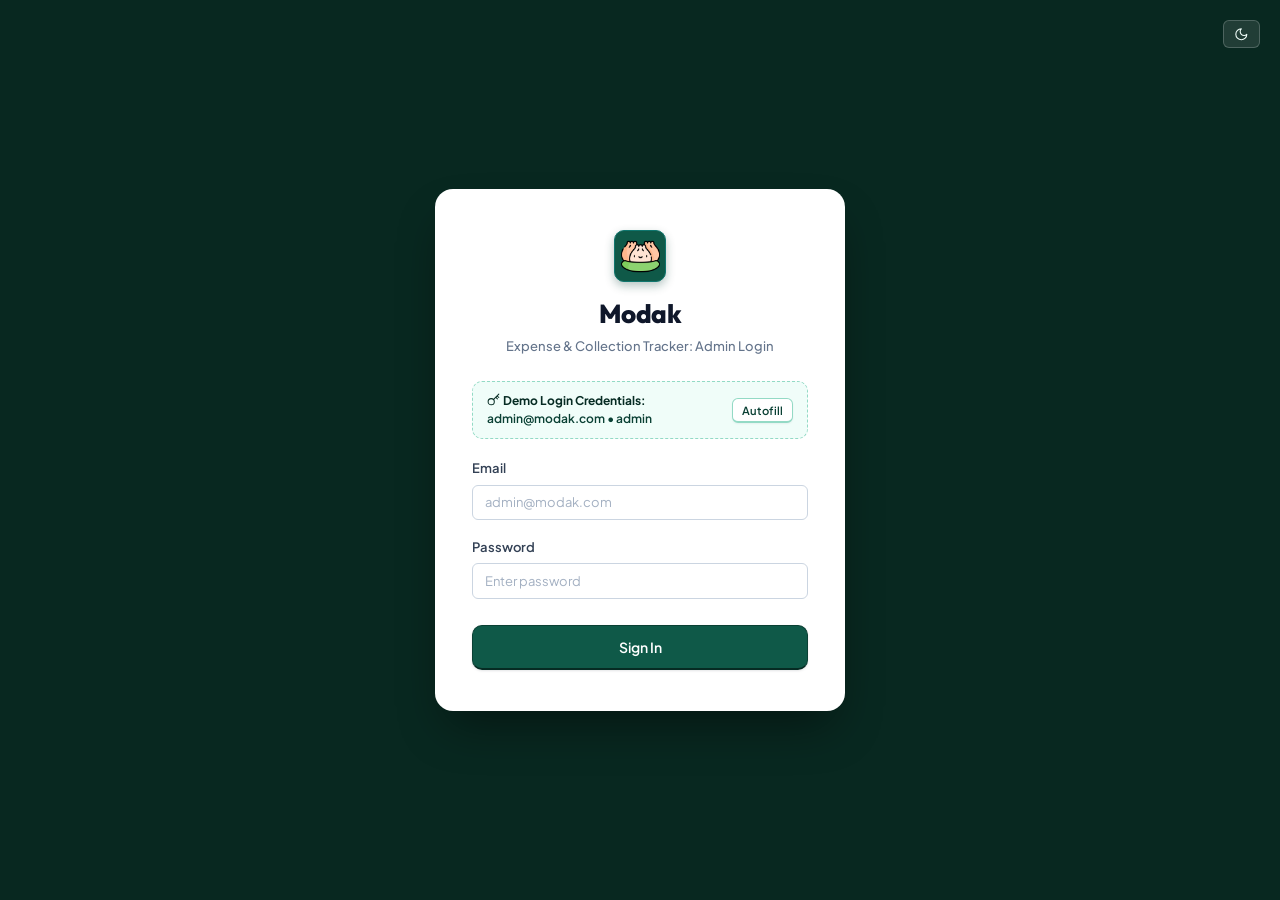
==== commit 1cac7d94: "feat: add public portal access logs table and security policies - Created a new table `public_portal" ====
--- a/index.html
+++ b/index.html
@@ -7,32 +7,24 @@
     <meta name="description" content="Track donations, individual contributions, expenses, and daily event timetables with Modak.">
     <meta name="robots" content="noindex, nofollow">
     <script>
-        // Auto-detect base path for root domains, GitHub Pages subpaths, or custom hosts
-        (function() {
-            if (window.location.protocol !== 'file:') {
-                const routes = ['dashboard', 'buildings', 'individuals', 'expenses', 'timetable', 'public', 'login'];
-                const parts = window.location.pathname.split('/').filter(Boolean);
-                const idx = parts.findIndex(p => routes.includes(p.toLowerCase()) || p.toLowerCase() === 'index.html');
-                let baseHref = '/';
-                if (idx > 0) {
-                    baseHref = '/' + parts.slice(0, idx).join('/') + '/';
-                } else if (parts.length === 1 && !routes.includes(parts[0].toLowerCase()) && parts[0].toLowerCase() !== 'index.html') {
-                    baseHref = '/' + parts[0] + '/';
-                }
-                const base = document.createElement('base');
-                base.href = baseHref;
-                document.head.appendChild(base);
+        // FOUC Prevention: apply saved theme immediately before CSS loads
+        try {
+            var saved = localStorage.getItem('modak_theme');
+            var isDark = saved ? saved === 'dark' : (window.matchMedia && window.matchMedia('(prefers-color-scheme: dark)').matches);
+            document.documentElement.setAttribute('data-theme', isDark ? 'dark' : 'light');
+        } catch (e) {}
+    </script>
+    <script>
+        // Hide the admin shell before modules load when a QR visitor opens /public.
+        try {
+            var publicPath = window.location.pathname.replace(/\/$/, '');
+            if (publicPath === '/public' || window.location.hash.indexOf('#public') === 0) {
+                document.documentElement.setAttribute('data-public-route', 'true');
             }
-            // FOUC Prevention: apply saved theme immediately
-            try {
-                const saved = localStorage.getItem('modak_theme');
-                const isDark = saved ? saved === 'dark' : (window.matchMedia && window.matchMedia('(prefers-color-scheme: dark)').matches);
-                document.documentElement.setAttribute('data-theme', isDark ? 'dark' : 'light');
-            } catch (e) {}
-        })();
+        } catch (e) {}
     </script>
-    <link rel="icon" type="image/svg+xml" href="favicon.svg">
-    <link rel="stylesheet" href="css/styles.css">
+    <link rel="icon" type="image/png" href="/modak-logo.png">
+    <link rel="stylesheet" href="/css/styles.css">
 </head>
 <body>
 
@@ -504,7 +496,7 @@
     <script src="https://cdn.sheetjs.com/xlsx-0.20.3/package/dist/xlsx.full.min.js"></script>
     <!-- Chart.js for interactive analytics charts -->
     <script src="https://cdn.jsdelivr.net/npm/chart.js"></script>
-    <script type="module" src="js/app.js"></script>
+    <script type="module" src="/js/app.js"></script>
 
 </body>
 </html>
--- a/css/styles.css
+++ b/css/styles.css
@@ -217,6 +217,8 @@
 [data-theme="dark"] .modal,
 [data-theme="dark"] .public-hero-card,
 [data-theme="dark"] .contributor-card,
+[data-theme="dark"] .public-access-gate,
+[data-theme="dark"] .public-expenses-section,
 [data-theme="dark"] .public-tt-card,
 [data-theme="dark"] .flats-table-wrapper,
 [data-theme="dark"] .qr-flyer-card {
@@ -505,6 +507,18 @@
 .ui-icon-lg { width: 1.5em; height: 1.5em; }
 .ui-icon-xl { width: 2em; height: 2em; }
 .ui-icon-brand { width: 1.75rem; height: 1.75rem; }
+
+/* Keep every in-app Modak mark identical to the browser favicon. */
+.logo-icon .ui-icon-brand,
+.public-logo .ui-icon-brand {
+    width: 78%;
+    height: 78%;
+    background: url('/modak-logo.png') center / contain no-repeat;
+}
+.logo-icon .ui-icon-brand svg,
+.public-logo .ui-icon-brand svg {
+    display: none;
+}
 
 h1, h2, h3, h4, .logo-text, .kpi-value, .hero-amount, .v-amount-highlight, .summary-value {
     font-family: var(--font-heading);
@@ -2061,6 +2075,202 @@
     padding-top: 2rem;
     color: var(--slate-400);
     font-size: 0.75rem;
+}
+
+/* Public-route bootstrap and mobile-first resident dashboard */
+html[data-public-route="true"] #login-screen,
+html[data-public-route="true"] #app-layout {
+    display: none !important;
+}
+html[data-public-route="true"] #public-portal-screen.hidden {
+    display: block !important;
+}
+html[data-public-route="true"] #public-portal-screen:empty {
+    display: grid !important;
+    place-items: center;
+}
+html[data-public-route="true"] #public-portal-screen:empty::before {
+    content: 'Opening public dashboard…';
+    color: var(--slate-600);
+    font-size: 0.9375rem;
+    font-weight: 600;
+}
+.public-portal-screen {
+    padding: 0.875rem 0.75rem 2.5rem;
+}
+.public-header {
+    align-items: flex-start;
+    flex-direction: column;
+    margin-bottom: 1.25rem;
+    padding-bottom: 1rem;
+}
+.public-header > .btn {
+    align-self: flex-end;
+    margin-top: -3.5rem;
+}
+.public-brand h1 {
+    font-size: 1.35rem;
+}
+.public-access-gate,
+.public-expenses-section {
+    background: #ffffff;
+    border: 1px solid var(--slate-200);
+    border-bottom: 2px solid var(--slate-300);
+    border-radius: var(--radius-lg);
+    box-shadow: var(--shadow-xs);
+    padding: 1.25rem;
+    margin-bottom: 1.25rem;
+}
+.public-access-gate {
+    display: grid;
+    gap: 0.75rem;
+}
+.public-access-icon {
+    display: grid;
+    place-items: center;
+    width: 2.75rem;
+    height: 2.75rem;
+    color: var(--pine-800);
+    background: var(--pine-50);
+    border: 1px solid var(--pine-200);
+    border-radius: var(--radius-md);
+    font-size: 1.2rem;
+}
+.public-eyebrow,
+.expense-label {
+    color: var(--slate-500);
+    font-size: 0.6875rem;
+    font-weight: 800;
+    letter-spacing: 0.07em;
+    text-transform: uppercase;
+}
+.public-access-gate h2,
+.public-expenses-section h2 {
+    color: var(--slate-900);
+    font-size: 1.35rem;
+    line-height: 1.2;
+    margin: 0.2rem 0 0.4rem;
+}
+.public-access-form {
+    display: grid;
+    gap: 0.75rem;
+    margin-top: 0.5rem;
+}
+.public-access-form > label:first-child,
+.contributor-card .form-group > label {
+    color: var(--slate-800);
+    font-size: 0.875rem;
+    font-weight: 700;
+}
+.public-consent {
+    display: flex;
+    align-items: flex-start;
+    gap: 0.625rem;
+    color: var(--slate-700);
+    font-size: 0.8125rem;
+    line-height: 1.4;
+}
+.public-consent input {
+    width: 1rem;
+    height: 1rem;
+    margin-top: 0.1rem;
+    accent-color: var(--pine-700);
+}
+.public-access-submit {
+    justify-content: center;
+    min-height: 2.75rem;
+    width: 100%;
+}
+.public-arrow-right {
+    display: inline-flex;
+    transform: rotate(180deg);
+}
+.public-access-error {
+    color: var(--error);
+    font-size: 0.8125rem;
+    font-weight: 600;
+}
+.public-dashboard-details[hidden] {
+    display: none !important;
+}
+.public-hero-card,
+.contributor-card {
+    padding: 1.25rem;
+    margin-bottom: 1.25rem;
+}
+.hero-stats {
+    grid-template-columns: 1fr;
+    gap: 1rem;
+}
+.hero-amount {
+    font-size: 2rem;
+}
+.hero-meta {
+    align-items: flex-start;
+    flex-direction: column;
+    gap: 0.4rem;
+}
+.section-heading {
+    align-items: flex-start;
+    flex-direction: column;
+    gap: 0.875rem;
+}
+.section-heading .search-input {
+    box-sizing: border-box;
+    max-width: none;
+    width: 100%;
+}
+.public-expense-total {
+    color: var(--error);
+    font-size: 1.25rem;
+    font-weight: 800;
+}
+.public-expense-total span {
+    display: block;
+    color: var(--slate-500);
+    font-size: 0.6875rem;
+    letter-spacing: 0.06em;
+    text-transform: uppercase;
+}
+.public-expense-list {
+    display: grid;
+    gap: 0.625rem;
+}
+.public-expense-row {
+    display: grid;
+    gap: 0.5rem;
+    border: 1px solid var(--slate-200);
+    border-radius: var(--radius-md);
+    padding: 0.9rem;
+}
+.public-expense-row strong {
+    color: var(--slate-900);
+    display: block;
+    font-size: 0.9rem;
+    margin-top: 0.15rem;
+}
+.public-expense-amount strong {
+    color: var(--error);
+    font-size: 1.05rem;
+}
+.public-expense-meta,
+.public-empty-note {
+    color: var(--slate-600);
+    font-size: 0.8125rem;
+}
+
+@media (min-width: 640px) {
+    .public-portal-screen { padding: 1.5rem 1rem 3.5rem; }
+    .public-header { align-items: center; flex-direction: row; }
+    .public-header > .btn { align-self: auto; margin-top: 0; }
+    .public-access-gate { grid-template-columns: auto 1fr; padding: 1.75rem; }
+    .public-access-form { grid-column: 2; }
+    .hero-stats { grid-template-columns: 1.4fr 1fr; gap: 1.75rem; }
+    .hero-meta { align-items: center; flex-direction: row; gap: 0.625rem; }
+    .section-heading { align-items: center; flex-direction: row; justify-content: space-between; }
+    .section-heading .search-input { max-width: 320px; }
+    .public-expense-row { grid-template-columns: 1.1fr 1.3fr auto; align-items: center; }
+    .public-expense-meta { grid-column: 1 / -1; }
 }
 
 /* ==============================================
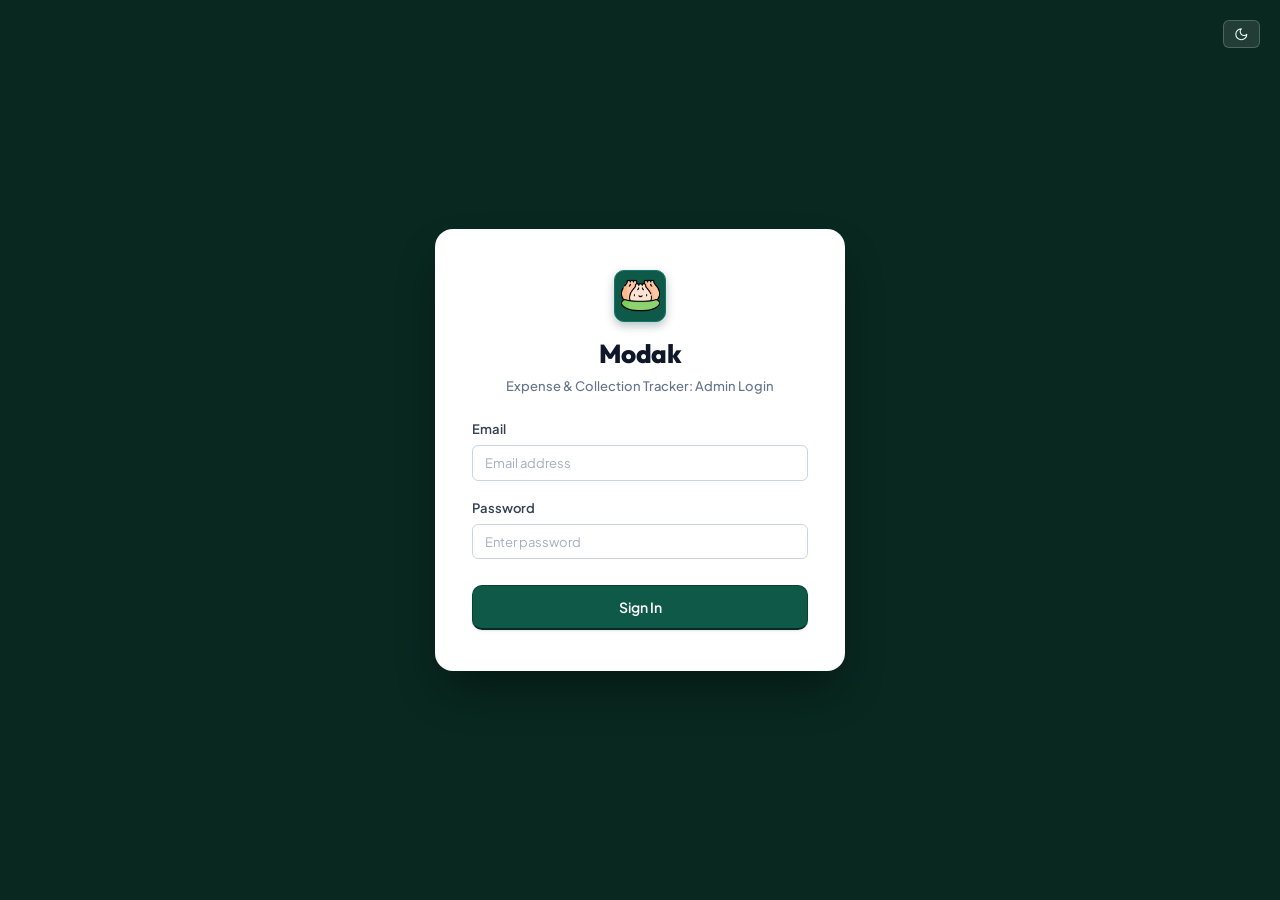
==== commit 644c16a9: "refactor: remove demo credentials and autofill functionality from login form" ====
--- a/index.html
+++ b/index.html
@@ -37,18 +37,11 @@
                 <h1>Modak</h1>
                 <p>Expense & Collection Tracker: Admin Login</p>
             </div>
-            <div class="demo-creds-banner" style="background: var(--primary-50); border: 1.5px dashed var(--primary-300); border-radius: var(--radius-md); padding: 0.65rem 0.875rem; margin-bottom: 1.25rem; font-size: 0.75rem; color: var(--primary-900); display: flex; justify-content: space-between; align-items: center;">
-                <div>
-                    <div><span class="ui-icon" aria-hidden="true"><svg viewBox="0 0 24 24" fill="none" stroke="currentColor" stroke-width="1.8" stroke-linecap="round" stroke-linejoin="round"><circle cx="7.5" cy="15.5" r="5.5"/><path d="m21 2-9.6 9.6M15.5 7.5l3 3M18 5l3 3"/></svg></span> <strong>Demo Login Credentials:</strong></div>
-                    <span style="font-size: 0.75rem; color: var(--primary-800); font-weight: 600;">admin@modak.com &bull; admin</span>
-                </div>
-                <button type="button" id="btn-autofill-demo" class="btn btn-secondary btn-sm" style="padding: 0.25rem 0.6rem; font-size: 0.7rem; background: white; border-color: var(--primary-300); color: var(--primary-800);">Autofill</button>
-            </div>
             <form id="login-form" class="login-form">
                 <div id="login-error" class="login-error"></div>
                 <div class="form-group">
                     <label for="login-email">Email</label>
-                    <input type="email" id="login-email" placeholder="admin@modak.com" required autocomplete="email">
+                    <input type="email" id="login-email" placeholder="Email address" required autocomplete="email">
                 </div>
                 <div class="form-group">
                     <label for="login-password">Password</label>
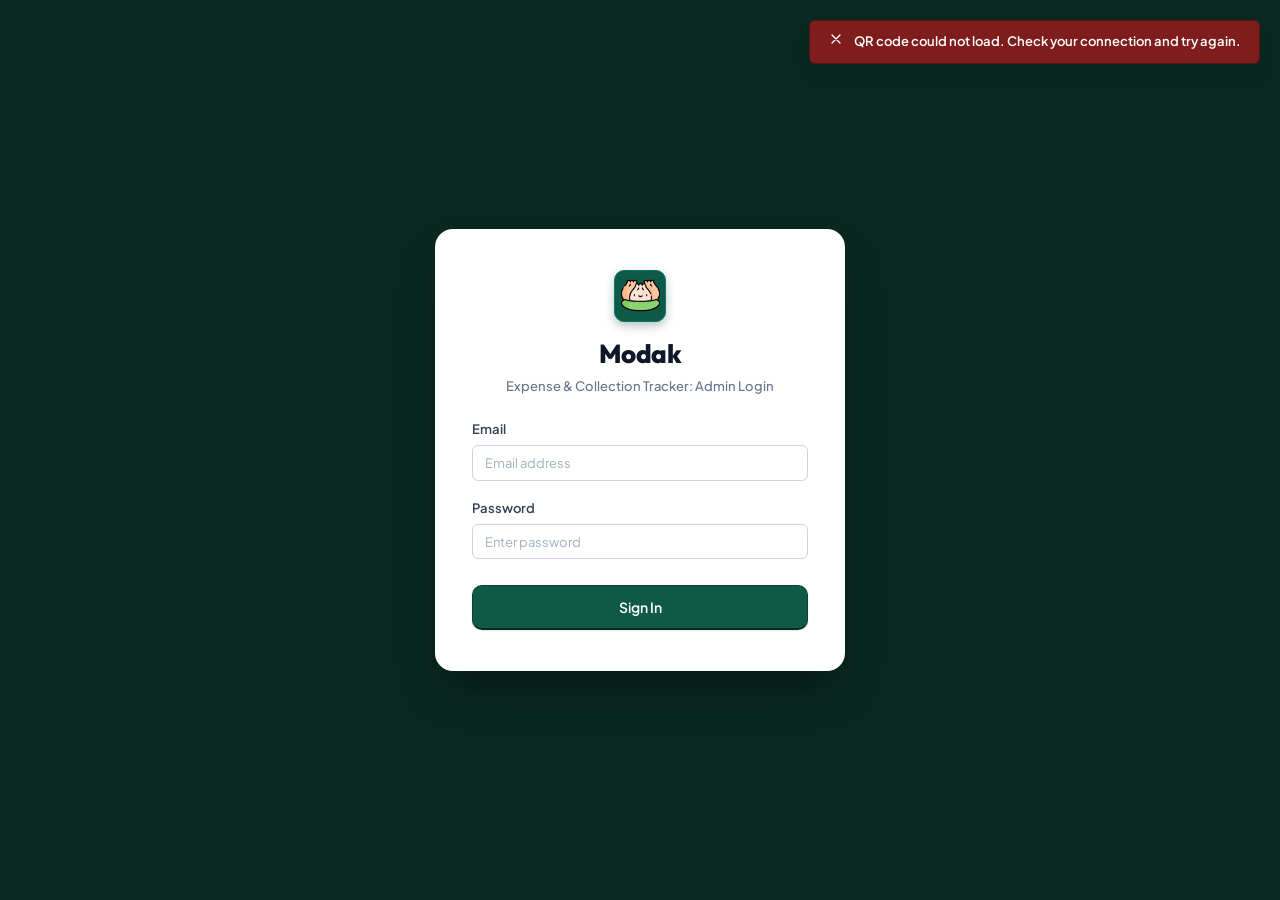
==== commit 23de0336: "Improve public activity log and QR flyer; add year-clear control" ====
--- a/index.html
+++ b/index.html
@@ -24,7 +24,7 @@
         } catch (e) {}
     </script>
     <link rel="icon" type="image/png" href="/modak-logo.png">
-    <link rel="stylesheet" href="/css/styles.css">
+    <link rel="stylesheet" href="/css/styles.css?v=20261003-activity">
 </head>
 <body>
 
@@ -397,6 +397,11 @@
                         <div class="dropzone-hint" style="color: var(--primary-700);">Supports .xlsx, .xls, and .csv files</div>
                     </div>
                     <input type="file" id="import-file-input" accept=".xlsx,.xls,.csv" style="display: none;">
+                    <div class="import-file-selection" aria-live="polite">
+                        <span id="import-selected-file-name">No file selected</span>
+                        <span id="import-file-status" class="import-file-status" hidden></span>
+                    </div>
+                    <button type="button" class="btn btn-primary" id="btn-import-selected-file" disabled>Import selected file</button>
                 </div>
 
                 <!-- Expected Format & Downloadable Template Section -->
@@ -448,6 +453,7 @@
 
                 <!-- Import Result Toast/Message Container -->
                 <div id="import-result" class="import-result"></div>
+
             </div>
         </div>
     </div>
@@ -489,7 +495,7 @@
     <script src="https://cdn.sheetjs.com/xlsx-0.20.3/package/dist/xlsx.full.min.js"></script>
     <!-- Chart.js for interactive analytics charts -->
     <script src="https://cdn.jsdelivr.net/npm/chart.js"></script>
-    <script type="module" src="/js/app.js"></script>
+    <script type="module" src="/js/app.js?v=20261003-activity"></script>
 
 </body>
 </html>
--- a/css/styles.css
+++ b/css/styles.css
@@ -268,6 +268,25 @@
     background: #0d1715;
 }
 
+[data-theme="dark"] .custom-picker-toggle,
+[data-theme="dark"] .custom-picker-panel,
+[data-theme="dark"] .custom-picker-search-wrap,
+[data-theme="dark"] .public-list-section .flats-table tr {
+    background: #0e1715;
+    color: #e2edea;
+    border-color: #243631;
+}
+[data-theme="dark"] .custom-picker-search-wrap input,
+[data-theme="dark"] .custom-picker-option {
+    color: #e2edea;
+}
+[data-theme="dark"] .custom-picker-search-wrap { background: #0b1311; }
+[data-theme="dark"] .custom-picker-option small,
+[data-theme="dark"] .custom-picker-empty { color: #9ab5ad; }
+[data-theme="dark"] .custom-picker-option:hover,
+[data-theme="dark"] .custom-picker-option:focus-visible,
+[data-theme="dark"] .custom-picker-option[aria-selected="true"] { background: #14201d; border-color: #285245; }
+
 [data-theme="dark"] .search-results {
     background: #0e1715;
     border-color: #243631;
@@ -384,12 +403,6 @@
     background: #06281e;
     color: #34d399;
     border-color: #0f543f;
-}
-
-[data-theme="dark"] #btn-autofill-demo {
-    background: #142420 !important;
-    color: #5eead4 !important;
-    border-color: #245548 !important;
 }
 
 [data-theme="dark"] .btn-edit {
@@ -1700,6 +1713,38 @@
 .dropzone-icon { font-size: 2.25rem; margin-bottom: 0.5rem; }
 .dropzone-text { color: var(--pine-900); font-weight: 600; font-size: 0.875rem; }
 .dropzone-hint { color: var(--pine-700); font-size: 0.75rem; margin-top: 0.25rem; }
+.file-dropzone.is-processing {
+    cursor: progress;
+    opacity: 0.72;
+    pointer-events: none;
+}
+.file-dropzone.is-processing .dropzone-icon {
+    animation: importPulse 1s ease-in-out infinite;
+}
+.import-file-selection {
+    display: flex;
+    flex-direction: column;
+    gap: 0.25rem;
+    margin: 0.85rem 0;
+    min-height: 2.6rem;
+    color: var(--slate-700);
+    font-size: 0.8125rem;
+}
+#import-selected-file-name {
+    overflow-wrap: anywhere;
+    font-weight: 600;
+}
+.import-file-status {
+    color: var(--pine-700);
+}
+#btn-import-selected-file {
+    width: 100%;
+    justify-content: center;
+}
+
+@keyframes importPulse {
+    50% { transform: scale(1.13); opacity: 0.55; }
+}
 
 .import-result {
     margin-top: 1rem;
@@ -1718,6 +1763,68 @@
     background: var(--error-bg);
     color: var(--error);
     border: 1px solid var(--error-border);
+}
+
+.import-clear-section {
+    margin-top: 1.5rem;
+    padding: 1rem;
+    border: 1px solid var(--error-border);
+    border-radius: var(--radius-lg);
+    background: var(--error-bg);
+}
+.import-clear-section h3 { margin: 0 0 0.4rem; color: var(--error); font-size: 1rem; }
+.import-clear-section > p { margin: 0 0 0.85rem; color: var(--slate-700); font-size: 0.8125rem; line-height: 1.5; }
+.import-clear-section .btn { min-height: 2.75rem; }
+.import-clear-confirmation { margin-top: 1rem; padding-top: 1rem; border-top: 1px solid var(--error-border); }
+.import-clear-confirmation[hidden] { display: none; }
+.import-clear-confirmation p { margin: 0 0 0.75rem; font-size: 0.8125rem; line-height: 1.5; }
+.import-clear-confirmation label { display: block; margin-bottom: 0.4rem; font-size: 0.8125rem; }
+.import-clear-confirmation input { width: 100%; min-height: 2.75rem; margin-bottom: 0.8rem; padding: 0.55rem 0.7rem; border: 1px solid var(--slate-300); border-radius: var(--radius-md); background: #fff; color: var(--slate-900); font: inherit; }
+.import-clear-actions { display: flex; flex-wrap: wrap; gap: 0.6rem; }
+.import-clear-actions .btn { flex: 1 1 10rem; justify-content: center; }
+.import-clear-status { min-height: 1.2rem; margin: 0.75rem 0 0 !important; }
+[data-theme="dark"] .import-clear-section { background: #2b1719; border-color: #684044; }
+[data-theme="dark"] .import-clear-section > p,
+[data-theme="dark"] .import-clear-confirmation p,
+[data-theme="dark"] .import-clear-confirmation label { color: #e7d6d7; }
+
+.public-resident-activity-link {
+    border: 0;
+    padding: 0.35rem 0;
+    background: transparent;
+    color: var(--pine-700);
+    font: inherit;
+    font-weight: 700;
+    text-align: left;
+    cursor: pointer;
+    text-decoration: underline;
+    text-underline-offset: 0.2em;
+}
+.public-resident-activity-link:hover { color: var(--pine-900); }
+.public-resident-activity-link:focus-visible { outline: 2px solid var(--pine-600); outline-offset: 3px; border-radius: 2px; }
+.public-activity-modal { max-width: 620px; }
+.public-activity-modal .modal-header { gap: 1rem; align-items: flex-start; }
+.public-activity-modal .modal-header h2 { overflow-wrap: anywhere; }
+.public-activity-eyebrow { color: var(--pine-700); font-size: 0.72rem; font-weight: 800; letter-spacing: 0.06em; text-transform: uppercase; }
+.public-activity-summary, .public-activity-status { color: var(--slate-600); font-size: 0.8125rem; }
+.public-activity-summary { margin-bottom: 1rem; }
+.public-activity-status { margin: 0.75rem 0; }
+.public-activity-list { display: grid; gap: 0.6rem; margin: 0; padding: 0; list-style: none; }
+.public-activity-item { padding: 0.8rem 0.9rem; border: 1px solid var(--slate-200); border-radius: var(--radius-md); background: var(--slate-50); }
+.public-activity-item > div { display: flex; align-items: baseline; justify-content: space-between; flex-wrap: wrap; gap: 0.25rem 1rem; }
+.public-activity-item strong { color: var(--slate-900); font-size: 0.875rem; }
+.public-activity-item time { color: var(--slate-500); font-size: 0.75rem; }
+.public-activity-item p { margin: 0.25rem 0 0; color: var(--slate-600); font-size: 0.8125rem; overflow-wrap: anywhere; }
+.public-activity-more[hidden] { display: none !important; }
+[data-theme="dark"] .public-resident-activity-link { color: #4be2b7; }
+[data-theme="dark"] .public-activity-eyebrow { color: #4be2b7; }
+[data-theme="dark"] .public-activity-item { background: #0e1715; border-color: #243631; }
+[data-theme="dark"] .public-activity-item strong { color: #e2edea; }
+[data-theme="dark"] .public-activity-item p, [data-theme="dark"] .public-activity-item time { color: #a9c1b8; }
+@media (max-width: 639px) {
+    .public-resident-activity-table th:nth-child(3), .public-resident-activity-table td:nth-child(3) { display: none; }
+    .public-activity-overlay { padding: 0.65rem; }
+    .public-activity-modal { max-height: 90vh; border-radius: var(--radius-lg); }
 }
 
 /* QR Flyer Modal & Card */
@@ -1968,6 +2075,120 @@
     box-shadow: 0 0 0 3px rgba(15, 89, 72, 0.12);
 }
 
+/* Searchable contributor picker (replaces native selects in the public portal) */
+.custom-picker {
+    position: relative;
+    width: 100%;
+}
+.custom-picker-toggle {
+    width: 100%;
+    min-height: 3.15rem;
+    display: flex;
+    align-items: center;
+    justify-content: space-between;
+    gap: 0.75rem;
+    padding: 0.5rem 0.55rem 0.5rem 1rem;
+    border: 1.5px solid var(--slate-300);
+    border-radius: var(--radius-md);
+    background: #fff;
+    color: var(--slate-900);
+    font: inherit;
+    font-size: 0.9375rem;
+    font-weight: 650;
+    text-align: left;
+    cursor: pointer;
+    transition: border-color var(--transition-fast), box-shadow var(--transition-fast), background var(--transition-fast);
+}
+.custom-picker-toggle:hover { border-color: var(--pine-400); background: var(--pine-50); }
+.custom-picker.is-open .custom-picker-toggle,
+.custom-picker-toggle:focus-visible {
+    border-color: var(--pine-700);
+    box-shadow: 0 0 0 3px rgba(15, 89, 72, 0.12);
+    outline: none;
+}
+.custom-picker-toggle-value {
+    min-width: 0;
+    overflow: hidden;
+    text-overflow: ellipsis;
+    white-space: nowrap;
+}
+.custom-picker-search-button {
+    display: inline-flex;
+    align-items: center;
+    gap: 0.35rem;
+    flex: 0 0 auto;
+    padding: 0.45rem 0.55rem;
+    border-radius: calc(var(--radius-sm) - 1px);
+    background: var(--pine-700);
+    color: #fff;
+    font-size: 0.75rem;
+    font-weight: 800;
+}
+.custom-picker-panel {
+    position: absolute;
+    z-index: 30;
+    left: 0;
+    right: 0;
+    top: calc(100% + 0.45rem);
+    overflow: hidden;
+    padding: 0.65rem;
+    border: 1px solid var(--slate-200);
+    border-radius: var(--radius-md);
+    background: #fff;
+    box-shadow: var(--shadow-lg);
+}
+.custom-picker-search-wrap {
+    display: flex;
+    align-items: center;
+    gap: 0.5rem;
+    padding: 0 0.7rem;
+    border: 1px solid var(--slate-300);
+    border-radius: var(--radius-sm);
+    color: var(--slate-500);
+    background: var(--slate-50);
+}
+.custom-picker-search-wrap input {
+    width: 100%;
+    min-width: 0;
+    height: 2.5rem;
+    border: 0;
+    outline: 0;
+    background: transparent;
+    color: var(--slate-900);
+    font: inherit;
+    font-size: 0.9rem;
+}
+.custom-picker-options {
+    display: grid;
+    gap: 0.25rem;
+    max-height: 15.5rem;
+    margin-top: 0.55rem;
+    overflow-y: auto;
+    overscroll-behavior: contain;
+}
+.custom-picker-option {
+    display: grid;
+    gap: 0.15rem;
+    width: 100%;
+    padding: 0.65rem 0.7rem;
+    border: 1px solid transparent;
+    border-radius: var(--radius-sm);
+    background: transparent;
+    color: var(--slate-900);
+    font: inherit;
+    font-size: 0.875rem;
+    font-weight: 700;
+    text-align: left;
+    cursor: pointer;
+}
+.custom-picker-option small { color: var(--slate-500); font-size: 0.75rem; font-weight: 600; }
+.custom-picker-option:hover,
+.custom-picker-option:focus-visible,
+.custom-picker-option[aria-selected="true"] { background: var(--pine-50); border-color: var(--pine-200); outline: none; }
+.custom-picker-empty { margin: 0.8rem 0.35rem 0.2rem; color: var(--slate-500); font-size: 0.8125rem; font-weight: 600; }
+.custom-picker.is-disabled .custom-picker-toggle { cursor: not-allowed; color: var(--slate-500); background: var(--slate-100); }
+.sr-only { position: absolute; width: 1px; height: 1px; padding: 0; margin: -1px; overflow: hidden; clip: rect(0, 0, 0, 0); white-space: nowrap; border: 0; }
+
 /* Verified Contribution Receipt */
 .verified-box {
     margin-top: 1.5rem;
@@ -2234,7 +2455,43 @@
 }
 .public-expense-list {
     display: grid;
-    gap: 0.625rem;
+    gap: 0.7rem;
+}
+.public-expense-search { margin: 0.9rem 0 1rem; }
+.public-expense-search > label { display: block; margin-bottom: 0.4rem; color: var(--slate-700); font-size: 0.8125rem; font-weight: 700; }
+.public-search-field { display: flex; align-items: center; gap: 0.5rem; min-height: 2.75rem; padding: 0 0.75rem; border: 1.5px solid var(--slate-300); border-radius: var(--radius-md); background: #fff; color: var(--slate-500); }
+.public-search-field:focus-within { border-color: var(--pine-700); box-shadow: 0 0 0 3px rgba(15, 89, 72, 0.12); }
+.public-search-field input { min-width: 0; width: 100%; border: 0; outline: 0; background: transparent; color: var(--slate-900); font: inherit; font-size: 0.875rem; }
+.public-contributor-search { width: 100%; }
+.public-search-status { min-height: 1rem; margin: 0.35rem 0 0.6rem; color: var(--slate-500); font-size: 0.75rem; }
+.public-expense-category { overflow: hidden; border: 1px solid var(--slate-200); border-radius: var(--radius-md); background: var(--slate-50); }
+.public-expense-category-toggle { display: flex; align-items: center; gap: 0.65rem; width: 100%; min-height: 4rem; padding: 0.7rem 0.85rem; border: 0; background: transparent; color: var(--slate-900); font: inherit; text-align: left; cursor: pointer; }
+.public-expense-category-toggle:hover,
+.public-expense-category-toggle:focus-visible { background: var(--pine-50); outline: 2px solid var(--pine-600); outline-offset: -2px; }
+.public-expense-category-name { display: grid; gap: 0.15rem; min-width: 0; flex: 1; font-size: 0.9rem; font-weight: 750; }
+.public-expense-category-name small { color: var(--slate-500); font-size: 0.73rem; font-weight: 600; }
+.public-expense-category-total { flex: 0 0 auto; color: var(--error); font-size: 0.95rem; font-weight: 800; font-variant-numeric: tabular-nums; }
+.public-expense-chevron { flex: 0 0 auto; color: var(--slate-600); font-size: 1.5rem; line-height: 1; transition: transform 160ms ease; }
+.public-expense-category-toggle[aria-expanded="true"] .public-expense-chevron { transform: rotate(180deg); }
+.public-expense-category-panel { display: grid; gap: 0.55rem; padding: 0.65rem; border-top: 1px solid var(--slate-200); }
+.public-expense-category-panel[hidden],
+.public-expense-category[hidden],
+.public-expense-row[hidden],
+.donor-row[hidden],
+.custom-picker-option[hidden],
+.public-empty-note[hidden] { display: none !important; }
+[data-theme="dark"] .public-search-field,
+[data-theme="dark"] .public-expense-category { background: #0e1715; border-color: #243631; }
+[data-theme="dark"] .public-search-field input,
+[data-theme="dark"] .public-expense-category-toggle { color: #e2edea; }
+[data-theme="dark"] .public-expense-category-toggle:hover,
+[data-theme="dark"] .public-expense-category-toggle:focus-visible { background: #14201d; }
+[data-theme="dark"] .public-expense-category-panel { border-top-color: #243631; }
+[data-theme="dark"] .public-expense-row { background: #0b1311; border-color: #243631; }
+[data-theme="dark"] .public-expense-row strong { color: #e2edea; }
+.public-list-section .donor-row[hidden] { display: none !important; }
+@media (min-width: 640px) {
+    .public-contributor-search { max-width: 320px; }
 }
 .public-expense-row {
     display: grid;
@@ -2257,6 +2514,34 @@
 .public-empty-note {
     color: var(--slate-600);
     font-size: 0.8125rem;
+}
+
+@media (max-width: 639px) {
+    .public-portal-screen { padding-bottom: 2rem; }
+    .public-access-gate,
+    .public-expenses-section,
+    .public-hero-card,
+    .contributor-card { border-radius: 1rem; }
+    .public-access-gate { padding: 1.1rem; }
+    .public-access-gate h2 { font-size: 1.2rem; }
+    .custom-picker-toggle { min-height: 3.35rem; padding-left: 0.85rem; }
+    .custom-picker-search-button span { display: none; }
+    .custom-picker-search-button { padding: 0.6rem; }
+    .custom-picker-panel { position: fixed; top: auto; bottom: 0.75rem; left: 0.75rem; right: 0.75rem; max-height: min(65vh, 32rem); border-radius: 1rem; }
+    .custom-picker-options { max-height: min(45vh, 20rem); }
+    .public-expense-row { gap: 0.6rem; padding: 0.85rem; }
+    .public-expense-row > div:first-child { padding-bottom: 0.5rem; border-bottom: 1px solid var(--slate-100); }
+    .public-expense-meta { padding-top: 0.45rem; border-top: 1px solid var(--slate-100); }
+    .public-list-section .flats-table-wrapper { overflow: visible; background: transparent; border: 0; box-shadow: none; }
+    .public-list-section .flats-table,
+    .public-list-section .flats-table tbody { display: grid; width: 100%; }
+    .public-list-section .flats-table thead { display: none; }
+    .public-list-section .flats-table tbody { gap: 0.65rem; }
+    .public-list-section .flats-table tr { display: grid; grid-template-columns: minmax(0, 1fr) auto; gap: 0.35rem 0.75rem; padding: 0.9rem; border: 1px solid var(--slate-200); border-radius: var(--radius-md); background: #fff; box-shadow: var(--shadow-xs); }
+    .public-list-section .flats-table td { padding: 0; border: 0; }
+    .public-list-section .flats-table td:first-child { min-width: 0; overflow-wrap: anywhere; }
+    .public-list-section .flats-table td:nth-child(2) { grid-column: 1; }
+    .public-list-section .flats-table td:nth-child(3) { grid-column: 2; grid-row: 1 / span 2; align-self: center; font-size: 0.95rem; white-space: nowrap; }
 }
 
 @media (min-width: 640px) {
@@ -2330,6 +2615,18 @@
     line-height: 1.4;
     margin-bottom: 0.25rem;
 }
+.qr-flyer-instructions ol {
+    display: grid;
+    gap: 0.35rem;
+    margin: 0 auto 0.85rem;
+    padding-left: 1.35rem;
+    max-width: 21rem;
+    text-align: left;
+    color: var(--slate-700);
+    font-size: 0.8125rem;
+    line-height: 1.45;
+}
+.qr-flyer-note { margin-top: 0.75rem !important; color: var(--slate-500) !important; font-size: 0.72rem !important; }
 .qr-url-text {
     font-size: 0.6875rem;
     color: var(--pine-800);
@@ -2460,34 +2757,67 @@
     }
 }
 
-/* ==============================================
-   14. PRINT STYLES (Clean Flyer Isolation)
-   ============================================== */
+/* Print only the flyer. Visibility:hidden kept the dashboard in the print
+   layout, producing blank pages before the QR card. */
+@page { size: A4 portrait; margin: 12mm; }
 @media print {
-    body * {
-        visibility: hidden !important;
+    html, body { width: auto !important; min-height: 0 !important; height: auto !important; margin: 0 !important; padding: 0 !important; overflow: visible !important; background: #fff !important; }
+    body > :not(#qr-flyer-modal-overlay) { display: none !important; }
+    #qr-flyer-modal-overlay {
+        display: block !important;
+        position: static !important;
+        inset: auto !important;
+        width: 100% !important;
+        height: auto !important;
+        min-height: 0 !important;
+        margin: 0 !important;
+        padding: 0 !important;
+        overflow: visible !important;
+        opacity: 1 !important;
+        visibility: visible !important;
+        background: transparent !important;
+        backdrop-filter: none !important;
     }
-    #qr-flyer-printable, #qr-flyer-printable * {
-        visibility: visible !important;
+    #qr-flyer-modal-overlay .modal {
+        display: block !important;
+        position: static !important;
+        width: 100% !important;
+        max-width: none !important;
+        max-height: none !important;
+        margin: 0 !important;
+        padding: 0 !important;
+        overflow: visible !important;
+        border: 0 !important;
+        border-radius: 0 !important;
+        box-shadow: none !important;
+        transform: none !important;
+        background: transparent !important;
     }
+    #qr-flyer-modal-overlay .modal-header,
+    #qr-flyer-modal-overlay .modal-footer { display: none !important; }
+    #qr-flyer-modal-overlay .modal-body { margin: 0 !important; padding: 0 !important; overflow: visible !important; }
     #qr-flyer-printable {
-        position: fixed !important;
-        left: 50% !important;
-        top: 50% !important;
-        transform: translate(-50%, -50%) !important;
-        width: 85% !important;
-        max-width: 480px !important;
+        box-sizing: border-box !important;
+        width: 100% !important;
+        max-width: 175mm !important;
+        margin: 4mm auto 0 !important;
+        padding: 12mm 11mm !important;
+        border: 1.5mm solid #195c4a !important;
+        border-radius: 7mm !important;
+        background: #0b1715 !important;
+        color: #fff !important;
         box-shadow: none !important;
-        border: 2px solid #000 !important;
-        padding: 3rem 2rem !important;
-        margin: 0 !important;
-        text-align: center !important;
+        break-inside: avoid !important;
+        page-break-inside: avoid !important;
+        print-color-adjust: exact !important;
+        -webkit-print-color-adjust: exact !important;
     }
-    .modal-overlay, .modal {
-        position: static !important;
-        background: transparent !important;
-        box-shadow: none !important;
-        border: none !important;
-        padding: 0 !important;
-    }
-}
+    #qr-flyer-printable .qr-flyer-badge { color: #4be2b7 !important; background: #102821 !important; border-color: #245746 !important; }
+    #qr-flyer-printable .qr-flyer-title { color: #fff !important; font-size: 18pt !important; }
+    #qr-flyer-printable .qr-flyer-subtitle { color: #a8c9be !important; font-size: 11pt !important; }
+    #qr-flyer-printable .qr-code-wrapper { padding: 4mm !important; background: #fff !important; box-shadow: none !important; }
+    #qr-flyer-printable .qr-image { width: 66mm !important; height: 66mm !important; }
+    #qr-flyer-printable .qr-flyer-instructions ol { max-width: 125mm !important; color: #fff !important; font-size: 11pt !important; }
+    #qr-flyer-printable .qr-url-text { color: #4be2b7 !important; background: #102821 !important; border: 1px solid #245746 !important; font-size: 10pt !important; }
+    #qr-flyer-printable .qr-flyer-note { color: #b7d0c8 !important; font-size: 9pt !important; }
+}
